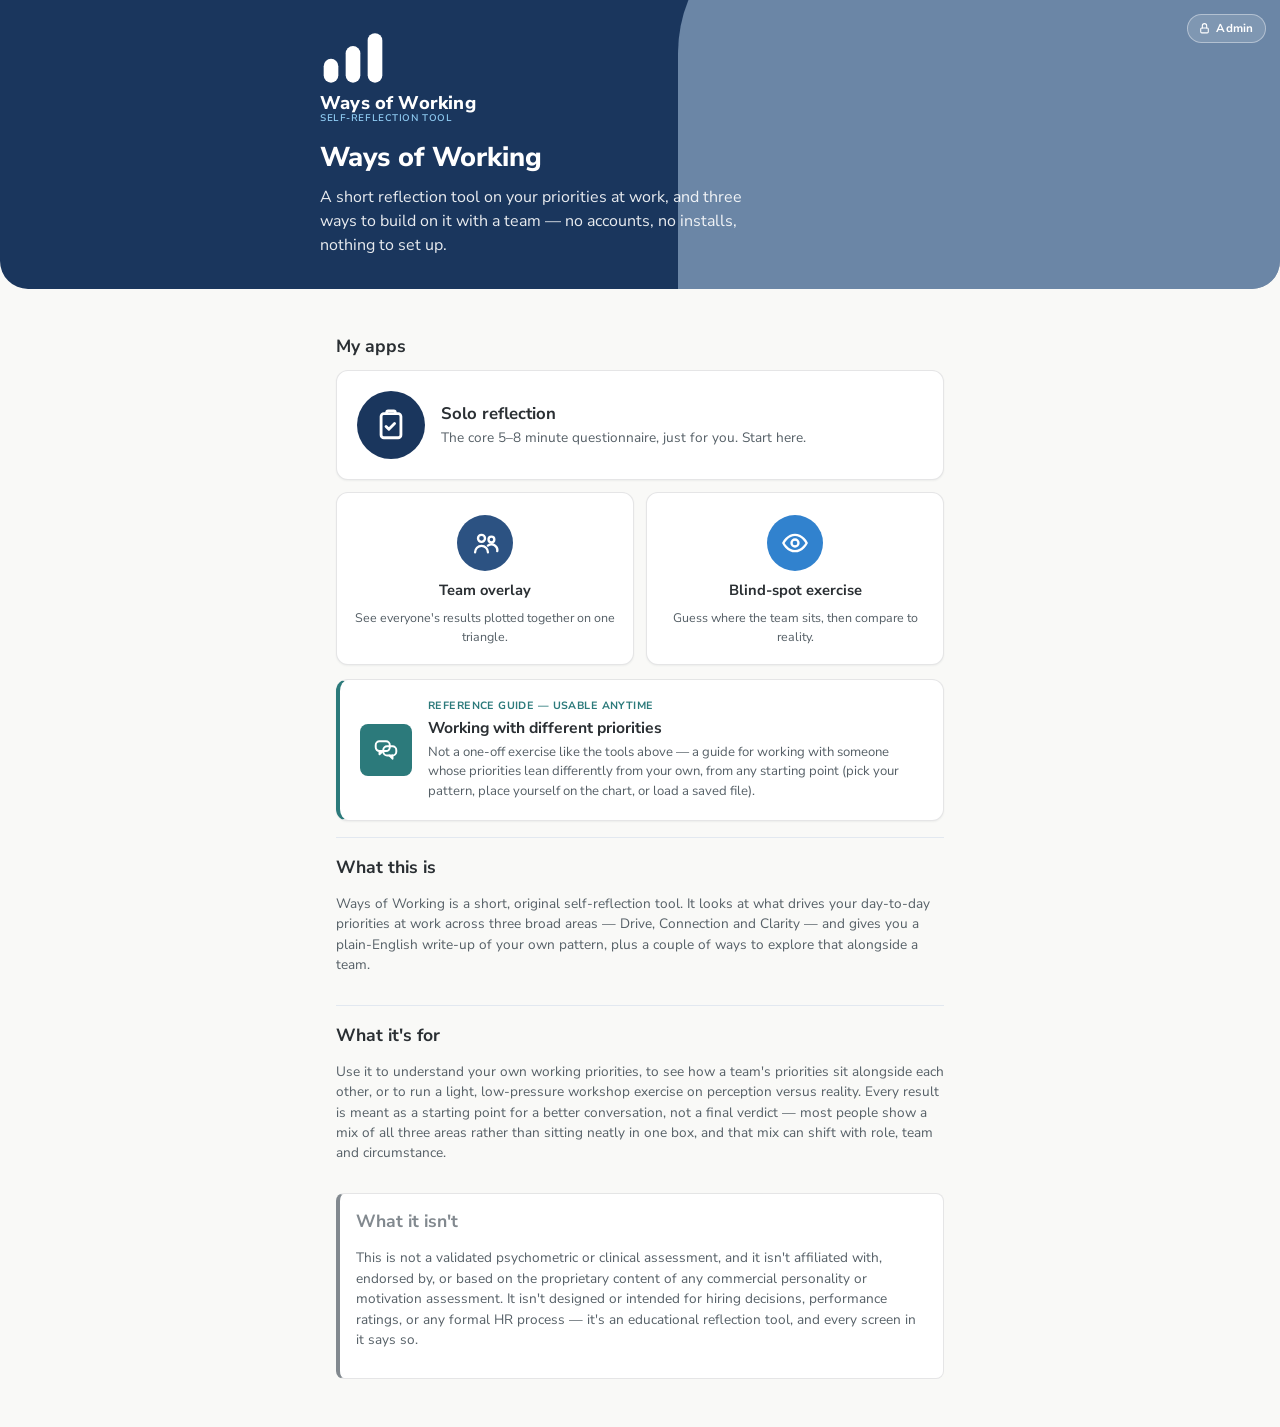
==== index.html @ b59e38c0 "Debrand: remove ebi branding, neutral navy/blue standalone palette - Replace ebi/"evidence based inv" ====
<!doctype html>
<html lang="en">
<head>
  <meta charset="utf-8" />
  <meta name="viewport" content="width=device-width, initial-scale=1, viewport-fit=cover" />
  <title>Ways of Working — home</title>
  <link rel="icon" type="image/svg+xml" href="data:image/svg+xml,%3Csvg xmlns='http://www.w3.org/2000/svg' viewBox='0 0 72 64'%3E%3Crect x='4' y='38' width='16' height='26' rx='8' fill='%238f72b1'/%3E%3Crect x='28' y='24' width='16' height='40' rx='8' fill='%238f72b1'/%3E%3Crect x='52' y='10' width='16' height='54' rx='8' fill='%2393c467'/%3E%3C/svg%3E" />
  <link rel="preconnect" href="https://fonts.googleapis.com" />
  <link rel="preconnect" href="https://fonts.gstatic.com" crossorigin />
  <link
    href="https://fonts.googleapis.com/css2?family=Nunito+Sans:ital,wght@0,400;0,600;0,700;0,800;0,900;1,400&display=swap"
    rel="stylesheet"
  />
  <link rel="stylesheet" href="css/styles.css" />
</head>
<body>
  <div class="mvs-hero-band">
    <div class="mvs-hero-shape" aria-hidden="true"></div>
    <a href="#" id="home-admin-link" class="mvs-hero-admin-link">
      <svg viewBox="0 0 24 24" width="13" height="13" fill="none" stroke="currentColor" stroke-width="2" stroke-linecap="round" stroke-linejoin="round" aria-hidden="true">
        <rect x="5" y="11" width="14" height="9" rx="2" />
        <path d="M8 11V7a4 4 0 0 1 8 0v4" />
      </svg>
      <span id="home-admin-link-label"></span>
    </a>
    <div class="mvs-hero-content">
      <svg class="mvs-hero-logo" viewBox="0 0 72 64" xmlns="http://www.w3.org/2000/svg" role="img" aria-label="Ways of Working logo">
        <rect class="mvs-brand-mark-bar" x="4" y="38" width="16" height="26" rx="8" />
        <rect class="mvs-brand-mark-bar" x="28" y="24" width="16" height="40" rx="8" />
        <rect class="mvs-brand-mark-bar mvs-brand-mark-bar--accent" x="52" y="10" width="16" height="54" rx="8" />
      </svg>
      <div class="mvs-hero-word"><strong>Ways of Working</strong><span>self-reflection tool</span></div>
      <h1 class="mvs-hero-title" id="home-hero-title"></h1>
      <p class="mvs-hero-lead" id="home-hero-lead"></p>
    </div>
  </div>
  <main id="home-app" class="mvs-app"></main>

  <script src="js/content.js"></script>
  <script>
    (function () {
      // Simple inline glyphs — one per tool tile, white strokes on a
      // solid colour circle. Deliberately plain/geometric, drawn inline
      // rather than pulled from any external icon library.
      const ICONS = {
        reflection: `
          <svg viewBox="0 0 24 24" fill="none" stroke="#ffffff" stroke-width="2" stroke-linecap="round" stroke-linejoin="round">
            <rect x="5" y="4" width="14" height="17" rx="2" />
            <path d="M9 4V3a1 1 0 0 1 1-1h4a1 1 0 0 1 1 1v1" />
            <path d="M8.5 13l2 2 4-4" />
          </svg>`,
        guide: `
          <svg viewBox="0 0 24 24" fill="none" stroke="#ffffff" stroke-width="1.8" stroke-linecap="round" stroke-linejoin="round">
            <rect x="2.5" y="4" width="13" height="9" rx="3.5" />
            <path d="M6 13v3l3.2-3" />
            <rect x="9.5" y="8.5" width="12" height="8.5" rx="3.5" />
            <path d="M18 17v3l-3-3" />
          </svg>`,
        team: `
          <svg viewBox="0 0 24 24" fill="none" stroke="#ffffff" stroke-width="2" stroke-linecap="round" stroke-linejoin="round">
            <circle cx="9" cy="8" r="3" />
            <path d="M3.5 20a5.5 5.5 0 0 1 11 0" />
            <circle cx="17.5" cy="9" r="2.5" />
            <path d="M14.5 14.2a5 5 0 0 1 8 4.8" />
          </svg>`,
        blindspot: `
          <svg viewBox="0 0 24 24" fill="none" stroke="#ffffff" stroke-width="2" stroke-linecap="round" stroke-linejoin="round">
            <path d="M2 12s3.5-7 10-7 10 7 10 7-3.5 7-10 7-10-7-10-7Z" />
            <circle cx="12" cy="12" r="3" />
          </svg>`,
      };

      const c = CONTENT.home;
      document.getElementById("home-hero-title").textContent = c.title;
      document.getElementById("home-hero-lead").textContent = c.intro;

      const adminLink = document.getElementById("home-admin-link");
      adminLink.href = c.adminLinkHref;
      adminLink.title = c.adminLinkLabel;
      adminLink.setAttribute("aria-label", c.adminLinkLabel);
      document.getElementById("home-admin-link-label").textContent = c.adminLinkShort;

      const [featuredCard, ...restCards] = c.cards;

      const root = document.getElementById("home-app");
      root.innerHTML = `
        <div class="mvs-screen">
          <section class="mvs-section" style="border-top:none;padding-top:4px;">
            <h2 class="mvs-section-title">${c.cardsHeading}</h2>

            <a class="mvs-tool-tile mvs-tool-tile--featured mvs-tool-tile--${featuredCard.accent}" href="${featuredCard.href}">
              <span class="mvs-tool-icon">${ICONS[featuredCard.icon] || ""}</span>
              <span class="mvs-tool-featured-text">
                <h3>${featuredCard.title}</h3>
                <p>${featuredCard.body}</p>
              </span>
            </a>

            <div class="mvs-tool-grid">
              ${restCards
                .map(
                  (card) => `
                <a class="mvs-tool-tile mvs-tool-tile--${card.accent}" href="${card.href}">
                  <span class="mvs-tool-icon">${ICONS[card.icon] || ""}</span>
                  <h3>${card.title}</h3>
                  <p>${card.body}</p>
                </a>
              `
                )
                .join("")}
            </div>

            <a class="mvs-guide-banner" href="${c.guideCard.href}">
              <span class="mvs-guide-banner-icon">${ICONS[c.guideCard.icon] || ""}</span>
              <span class="mvs-guide-banner-text">
                <span class="mvs-guide-banner-tag">${c.guideCard.tag}</span>
                <h3>${c.guideCard.title}</h3>
                <p>${c.guideCard.body}</p>
              </span>
            </a>
          </section>

          <section class="mvs-section mvs-about-block">
            <h2 class="mvs-section-title">${c.whatHeading}</h2>
            <p class="mvs-note">${c.whatBody}</p>
          </section>

          <section class="mvs-section mvs-about-block">
            <h2 class="mvs-section-title">${c.useHeading}</h2>
            <p class="mvs-note">${c.useBody}</p>
          </section>

          <section class="mvs-section mvs-about-block mvs-about-block--not">
            <h2 class="mvs-section-title">${c.notHeading}</h2>
            <p class="mvs-note">${c.notBody}</p>
          </section>
        </div>
      `;
    })();
  </script>
</body>
</html>
---- css/styles.css ----
/* -------------------------------------------------------------------
   styles.css
   Mobile-first styles. CSS custom properties follow the role-based
   token approach from the dataviz palette (surface / ink / categorical
   slots), so light + dark mode only differ in the :root variable
   block below, never in component rules.
   ------------------------------------------------------------------- */

:root {
  --surface-page: #f9f9f7;
  --surface-card: #ffffff;
  --text-primary: #2a2f33; /* Primary text — neutral slate */
  --text-secondary: #555f66; /* Secondary text — neutral slate */
  --text-muted: #82898f;
  --border-hairline: rgba(42, 47, 51, 0.12);
  --gridline: #e2e8f0;

  --accent: #2c5282; /* Corporate blue — solid buttons (good contrast w/ white text) */
  --accent-soft: #2b6cb0; /* Brighter blue — borders, links, progress fill */
  --accent-light: #bcd6ef; /* Light blue — subtle tints, hover backgrounds */
  --accent-deep: #1a365d; /* Deep navy — bold brand panels (e.g. the home page hero band), always paired with light/white text */
  --accent-contrast: #ffffff;
  --brand-secondary: #3182ce; /* Secondary blue accent (logo tall bar, taglines, gradient) */

  /* Tool-tile icon colours — a neutral navy→blue ramp (deep → medium →
     bright) for the three solo/team/blind-spot tools, ranked darkest-first
     to match their order of prominence on the home page, plus a teal for
     the communication guide, which is deliberately styled apart from the
     other three. Fixed hex values rather than var(--accent-soft) etc. on
     purpose: those tokens shift slightly in dark mode for on-page
     text/link contrast, but these sit inside solid colour circles and
     should stay constant in both themes. */
  --tool-reflection: #1a365d; /* Deep navy — the featured/primary tool */
  --tool-team: #2c5282; /* Corporate blue */
  --tool-blindspot: #3182ce; /* Bright blue */
  --tool-guide: #2c7a7b; /* Teal, for contrast with the white icon strokes and to set the guide apart */

  /* Chart series colours are a separate, deliberately validated system
     (contrast + colour-vision-deficiency checked for the Drive /
     Connection / Clarity charts) — kept independent of the brand accent
     colours above so the data encoding stays legible. Amber / purple /
     teal: a triad chosen so each pair differs in both hue and lightness
     (rather than relying on hue alone), which keeps them distinguishable
     under the common forms of colour-vision deficiency, and confirmed
     >=4.5:1 contrast against white (light values) and the app's dark
     surface (dark values) — see README.md for the checked figures. */
  --series-drive: #8a5300;
  --series-connection: #6b3fa0;
  --series-clarity: #0f7a6c;

  --radius-md: 12px;
  --radius-sm: 8px;
  --max-width: 640px;
}

@media (prefers-color-scheme: dark) {
  :root {
    --surface-page: #14181d;
    --surface-card: #1e242c;
    --text-primary: #ffffff;
    --text-secondary: #cbd3dc;
    --text-muted: #97a0aa;
    --border-hairline: rgba(255, 255, 255, 0.12);
    --gridline: #2a303a;

    --accent: #2c5282;
    --accent-soft: #7fb0e0;
    --accent-light: #3a5570;
    --accent-deep: #1a365d;
    --accent-contrast: #ffffff;
    --brand-secondary: #63b3ed;

    --series-drive: #e3a640;
    --series-connection: #c4a3ec;
    --series-clarity: #4fd1c5;
  }
}

* {
  box-sizing: border-box;
}

html,
body {
  margin: 0;
  padding: 0;
}

body {
  font-family: "Nunito Sans", system-ui, -apple-system, "Segoe UI", Calibri, sans-serif;
  background: var(--surface-page);
  color: var(--text-primary);
  line-height: 1.5;
  -webkit-font-smoothing: antialiased;
}

.mvs-app {
  max-width: var(--max-width);
  margin: 0 auto;
  padding: 20px 16px 48px;
  min-height: 100vh;
}

/* Brand header (logo + wordmark) ------------------------------------------- */

.mvs-brand-header {
  max-width: var(--max-width);
  margin: 0 auto;
  padding: 20px 16px 14px;
  border-bottom: 3px solid;
  border-image: linear-gradient(90deg, var(--accent-soft), var(--brand-secondary)) 1;
}

/* The logo + wordmark are a link back to the home page on every screen
   except the home page itself — reproduces the same flex layout the
   header used to apply directly, now on the link that wraps it. */
.mvs-brand-link {
  display: flex;
  align-items: center;
  gap: 10px;
  text-decoration: none;
  color: inherit;
  width: fit-content;
  transition: opacity 0.15s ease;
}

.mvs-brand-link:hover,
.mvs-brand-link:focus-visible {
  opacity: 0.72;
}

.mvs-brand-header .mvs-brand-mark {
  width: 27px;
  height: auto;
  flex-shrink: 0;
}

/* The logo mark itself: three simple ascending, pill-ended bars — a
   plain, original growth/analytics glyph, chosen deliberately for how
   cleanly it reduces: no fine detail, crossing lines or overlapping
   shapes to lose at a 27px header size. The two shorter bars pick up the
   same blue as the wordmark next to them; the tallest bar uses the
   secondary blue that matches the tagline underneath it, so the icon and
   the wordmark read as one deliberately co-ordinated unit rather than two
   separately coloured elements sitting side by side. */
.mvs-brand-mark-bar {
  fill: var(--accent-soft);
}

.mvs-brand-mark-bar--accent {
  fill: var(--brand-secondary);
}

/* On the home page's dark hero band the mark is always white,
   regardless of the app's light/dark theme — the same "fixed tone on a
   fixed-colour surface" approach already used for the hero band's other
   text (see .mvs-hero-word/.mvs-hero-title below), since that panel
   never itself changes colour between themes. */
.mvs-hero-logo .mvs-brand-mark-bar {
  fill: #ffffff;
}

.mvs-brand-header .mvs-brand-word {
  display: flex;
  flex-direction: column;
  line-height: 1.1;
}

.mvs-brand-header .mvs-brand-word strong {
  font-size: 1.15rem;
  font-weight: 800;
  color: var(--accent-soft);
  letter-spacing: 0.01em;
}

.mvs-brand-header .mvs-brand-word span {
  font-size: 0.6rem;
  font-weight: 600;
  text-transform: uppercase;
  letter-spacing: 0.06em;
  color: var(--brand-secondary);
}

/* Home hero band ------------------------------------------------------
   A bold deep-navy panel with a lighter blue rounded-corner shape
   overlapping it, white logo lockup on top. Used only on the home page —
   the "cover" of this little app — while every working screen inside
   keeps a plain, functional header for readability and print. ---------- */

.mvs-hero-band {
  position: relative;
  overflow: hidden;
  background: var(--accent-deep);
  border-radius: 0 0 28px 28px;
  padding: 24px 16px 32px;
}

.mvs-hero-shape {
  position: absolute;
  top: -30%;
  right: -18%;
  width: 65%;
  height: 160%;
  background: var(--accent-light);
  opacity: 0.5;
  border-radius: 140px 0 0 0;
  pointer-events: none;
}

.mvs-hero-content {
  position: relative;
  max-width: var(--max-width);
  margin: 0 auto;
}

.mvs-hero-logo {
  width: 66px;
  height: auto;
  display: block;
  margin-bottom: 10px;
}

.mvs-hero-word {
  display: flex;
  flex-direction: column;
  line-height: 1.1;
  margin-bottom: 18px;
}

.mvs-hero-word strong {
  font-size: 1.15rem;
  font-weight: 800;
  color: #ffffff;
  letter-spacing: 0.01em;
}

.mvs-hero-word span {
  font-size: 0.6rem;
  font-weight: 600;
  text-transform: uppercase;
  letter-spacing: 0.06em;
  /* Fixed light blue — the hero band is always the dark navy panel in
     both themes, so this tagline needs a light tone to stay legible on it
     (the on-white/on-card --brand-secondary tone would be too dark here). */
  color: #90cdf4;
}

.mvs-hero-eyebrow {
  text-transform: uppercase;
  letter-spacing: 0.08em;
  font-size: 0.72rem;
  font-weight: 700;
  color: rgba(255, 255, 255, 0.75);
  margin: 0 0 6px 0;
}

.mvs-hero-title {
  color: #ffffff;
  font-size: 1.7rem;
  font-weight: 800;
  margin: 0 0 10px 0;
}

.mvs-hero-lead {
  color: rgba(255, 255, 255, 0.9);
  font-size: 1rem;
  margin: 0;
  max-width: 46ch;
}

/* Admin entry point — a small, deliberately low-key pill in the top
   corner of the hero band, not a main tile. It's still only a soft
   deterrent (see CONTENT.admin's notes in content.js), so this is about
   tidy placement, not implying real access control. */
.mvs-hero-admin-link {
  position: absolute;
  top: 14px;
  right: 14px;
  z-index: 2;
  display: inline-flex;
  align-items: center;
  gap: 5px;
  padding: 5px 12px 5px 10px;
  border-radius: 999px;
  background: rgba(255, 255, 255, 0.14);
  border: 1px solid rgba(255, 255, 255, 0.4);
  color: #ffffff;
  font-size: 0.72rem;
  font-weight: 700;
  letter-spacing: 0.01em;
  text-decoration: none;
  transition: background 0.15s ease, border-color 0.15s ease;
}

.mvs-hero-admin-link:hover {
  background: rgba(255, 255, 255, 0.26);
  border-color: rgba(255, 255, 255, 0.6);
}

.mvs-screen {
  display: flex;
  flex-direction: column;
  gap: 16px;
  animation: mvs-fade-in 0.2s ease-out;
}

@keyframes mvs-fade-in {
  from {
    opacity: 0;
    transform: translateY(4px);
  }
  to {
    opacity: 1;
    transform: translateY(0);
  }
}

h1 {
  font-size: 1.5rem;
  line-height: 1.25;
  margin: 0;
  color: var(--accent-soft);
  font-weight: 800;
}

h2 {
  font-size: 1.1rem;
  margin: 0;
}

.mvs-eyebrow {
  text-transform: uppercase;
  letter-spacing: 0.08em;
  font-size: 0.72rem;
  font-weight: 600;
  color: var(--text-muted);
  margin: 0;
}

.mvs-lead {
  color: var(--text-secondary);
  margin: 0;
  font-size: 1rem;
}

.mvs-meta-line {
  color: var(--text-muted);
  font-size: 0.85rem;
  margin: 0;
}

/* Any inline text link inside ordinary copy (e.g. "Looking for the team
   overlay or blind-spot exercise instead?") should read as part of this
   app's own brand palette, not the browser's default link colours, which
   clash against the app's blue theme everywhere else on the page. */
.mvs-meta-line a {
  color: var(--accent-soft);
  font-weight: 700;
}

.mvs-meta-line a:visited {
  color: var(--accent-soft);
}

.mvs-callout {
  background: var(--surface-card);
  border: 1px solid var(--border-hairline);
  border-left: 4px solid var(--accent-soft);
  border-radius: var(--radius-sm);
  padding: 14px 16px;
}

.mvs-callout p {
  margin: 0;
  color: var(--text-secondary);
  font-size: 0.9rem;
}

/* Quick-reference tags (overuse arrows, comms focus/avoid) ----------- */

.mvs-arrow-row {
  display: flex;
  flex-wrap: wrap;
  gap: 8px;
}

.mvs-arrow-tag {
  display: inline-block;
  background: var(--surface-card);
  border: 1px solid var(--border-hairline);
  border-radius: 999px;
  padding: 6px 14px;
  font-size: 0.85rem;
  color: var(--text-secondary);
}

.mvs-arrow-tag strong {
  color: var(--text-primary);
}

.mvs-quick-reference {
  background: var(--surface-card);
  border: 1px solid var(--border-hairline);
  border-left: 4px solid var(--brand-secondary);
  border-radius: var(--radius-sm);
  padding: 14px 16px;
}

.mvs-quick-reference p {
  margin: 0 0 6px 0;
  color: var(--text-secondary);
  font-size: 0.9rem;
}

.mvs-quick-reference p:last-child {
  margin-bottom: 0;
}

/* Team takeaways (team overlay auto-generated observations) --------- */

.mvs-analysis-list li {
  color: var(--text-secondary);
}

/* Horizontal-scroll wrapper for wide tables (submissions table on both
   admin.html and the team overlay's roster) — lets the table itself stay
   readable-width instead of squeezing to fit a narrow screen. */
.mvs-matrix-scroll {
  overflow-x: auto;
}

/* Submissions / roster table (admin "all submissions" and the team
   overlay's "who's in the room" roster share this one style) --------- */

.mvs-submissions-table {
  width: 100%;
  min-width: 640px;
  border-collapse: collapse;
}

.mvs-submissions-table th,
.mvs-submissions-table td {
  border: 1px solid var(--border-hairline);
  padding: 8px 10px;
  text-align: left;
  font-size: 0.85rem;
}

.mvs-submissions-table th {
  background: var(--surface-card);
  color: var(--text-primary);
  font-size: 0.78rem;
}

.mvs-submissions-table tbody tr:nth-child(even) {
  background: var(--surface-card);
}

/* "Working with different results" guide (solo results page) -------- */

.mvs-wwd-grid {
  display: grid;
  grid-template-columns: 1fr;
  gap: 12px;
}

@media (min-width: 560px) {
  .mvs-wwd-grid {
    grid-template-columns: 1fr 1fr;
  }
}

.mvs-wwd-card {
  background: var(--surface-card);
  border: 1px solid var(--border-hairline);
  border-radius: var(--radius-md);
  padding: 14px 16px;
}

.mvs-wwd-swatch {
  width: 100%;
  height: 5px;
  border-radius: 999px;
  margin-bottom: 10px;
}

.mvs-wwd-swatch--drive {
  background: var(--series-drive);
}
.mvs-wwd-swatch--connection {
  background: var(--series-connection);
}
.mvs-wwd-swatch--clarity {
  background: var(--series-clarity);
}
.mvs-wwd-swatch--drive_connection {
  background: linear-gradient(90deg, var(--series-drive), var(--series-connection));
}
.mvs-wwd-swatch--drive_clarity {
  background: linear-gradient(90deg, var(--series-drive), var(--series-clarity));
}
.mvs-wwd-swatch--connection_clarity {
  background: linear-gradient(90deg, var(--series-connection), var(--series-clarity));
}
.mvs-wwd-swatch--balanced {
  background: linear-gradient(90deg, var(--series-drive), var(--series-connection), var(--series-clarity));
}

.mvs-wwd-card h3 {
  margin: 0 0 4px 0;
  font-size: 0.98rem;
}

.mvs-wwd-tagline {
  margin: 0 0 8px 0;
  font-size: 0.85rem;
  font-style: italic;
  color: var(--text-muted);
}

.mvs-wwd-card .mvs-list {
  margin: 0;
  font-size: 0.87rem;
}

/* Communication guide ("Working with other colours") ---------------- */

.mvs-method-block {
  background: var(--surface-card);
  border: 1px solid var(--border-hairline);
  border-radius: var(--radius-md);
  padding: 16px;
  margin-bottom: 14px;
}

.mvs-method-block:last-child {
  margin-bottom: 0;
}

.mvs-method-block h3 {
  margin: 0 0 4px 0;
  font-size: 1rem;
  color: var(--accent-soft);
}

.mvs-type-grid {
  display: flex;
  flex-direction: column;
  gap: 8px;
  margin-top: 10px;
}

@media (min-width: 560px) {
  .mvs-type-grid {
    display: grid;
    grid-template-columns: 1fr 1fr;
  }
}

.mvs-type-btn {
  display: flex;
  flex-direction: column;
  align-items: flex-start;
  gap: 4px;
  text-align: left;
  background: var(--surface-page);
  border: 1px solid var(--border-hairline);
  border-radius: var(--radius-sm);
  padding: 10px 12px;
  font-family: inherit;
  cursor: pointer;
  transition: border-color 0.15s ease;
}

.mvs-type-btn:hover {
  border-color: var(--accent-soft);
}

.mvs-type-btn .mvs-wwd-swatch {
  width: 100%;
}

.mvs-type-btn-label {
  font-weight: 700;
  font-size: 0.92rem;
  color: var(--text-primary);
}

.mvs-type-btn-tagline {
  font-size: 0.8rem;
  color: var(--text-secondary);
}

.mvs-commguide-field-label {
  margin: 10px 0 2px 0;
  font-size: 0.7rem;
  font-weight: 700;
  text-transform: uppercase;
  letter-spacing: 0.04em;
  color: var(--text-muted);
}

.mvs-commguide-card .mvs-commguide-field-label:first-of-type {
  margin-top: 4px;
}

.mvs-commguide-text {
  margin: 0;
  font-size: 0.87rem;
  color: var(--text-secondary);
}

.mvs-commguide-reminder {
  margin: 12px 0 0 0;
  padding-top: 10px;
  border-top: 1px dashed var(--border-hairline);
  font-size: 0.87rem;
  font-style: italic;
  color: var(--text-primary);
}

/* Buttons ----------------------------------------------------------- */

.mvs-btn {
  appearance: none;
  border: none;
  border-radius: 999px;
  padding: 14px 22px;
  font-size: 1rem;
  font-weight: 600;
  cursor: pointer;
  min-height: 48px;
  transition: opacity 0.15s ease, transform 0.05s ease;
}

.mvs-btn:active {
  transform: scale(0.98);
}

.mvs-btn:disabled {
  opacity: 0.45;
  cursor: not-allowed;
}

.mvs-btn--primary {
  background: var(--accent);
  color: var(--accent-contrast);
}

.mvs-btn--primary:hover:not(:disabled) {
  opacity: 0.92;
}

.mvs-btn--ghost {
  background: transparent;
  color: var(--text-primary);
  border: 1px solid var(--border-hairline);
}

.mvs-btn--small {
  padding: 6px 14px;
  min-height: 32px;
  font-size: 0.85rem;
}

.mvs-btn--danger {
  color: #b3261e;
  border-color: #b3261e;
}

.mvs-btn-row {
  display: flex;
  flex-direction: column;
  gap: 10px;
}

@media (min-width: 480px) {
  .mvs-btn-row {
    flex-direction: row;
  }
  .mvs-btn-row .mvs-btn {
    flex: 1;
  }
}

/* Forms / checkboxes -------------------------------------------------- */

.mvs-checkbox-row {
  display: flex;
  align-items: flex-start;
  gap: 10px;
  font-size: 0.9rem;
  color: var(--text-secondary);
  cursor: pointer;
}

.mvs-checkbox-row input[type="checkbox"] {
  margin-top: 3px;
  width: 18px;
  height: 18px;
  flex-shrink: 0;
  accent-color: var(--accent);
}

.mvs-field-label {
  display: block;
  font-size: 0.85rem;
  font-weight: 600;
  margin-bottom: 6px;
}

.mvs-text-input {
  width: 100%;
  padding: 12px 14px;
  font-size: 1rem;
  border-radius: var(--radius-sm);
  border: 1px solid var(--border-hairline);
  background: var(--surface-card);
  color: var(--text-primary);
  margin-bottom: 14px;
}

.mvs-text-input:focus-visible {
  outline: 2px solid var(--accent);
  outline-offset: 1px;
}

.mvs-note {
  font-size: 0.85rem;
  color: var(--text-secondary);
}

#mvs-name-form {
  display: flex;
  flex-direction: column;
  gap: 12px;
}

/* Lists --------------------------------------------------------------- */

.mvs-list {
  margin: 0;
  padding-left: 20px;
  color: var(--text-secondary);
  display: flex;
  flex-direction: column;
  gap: 8px;
}

.mvs-list li {
  font-size: 0.95rem;
}

/* Progress bar ---------------------------------------------------------- */

.mvs-progress-wrap {
  display: flex;
  flex-direction: column;
  gap: 6px;
}

.mvs-progress-track {
  height: 6px;
  background: var(--gridline);
  border-radius: 999px;
  overflow: hidden;
}

.mvs-progress-fill {
  height: 100%;
  background: var(--accent-soft);
  border-radius: 999px;
  transition: width 0.25s ease;
}

.mvs-progress-label {
  margin: 0;
  font-size: 0.8rem;
  color: var(--text-muted);
}

/* Question options ------------------------------------------------------ */

.mvs-question-prompt {
  font-size: 1.15rem;
  line-height: 1.35;
}

.mvs-options {
  display: flex;
  flex-direction: column;
  gap: 10px;
}

.mvs-option-btn {
  display: flex;
  align-items: flex-start;
  gap: 12px;
  text-align: left;
  width: 100%;
  padding: 14px;
  border-radius: var(--radius-md);
  border: 1px solid var(--border-hairline);
  background: var(--surface-card);
  color: var(--text-primary);
  font-size: 0.98rem;
  cursor: pointer;
  min-height: 56px;
  transition: border-color 0.15s ease, background 0.15s ease;
}

.mvs-option-btn:hover {
  border-color: var(--accent-soft);
}

.mvs-option-btn:active {
  background: var(--gridline);
}

.mvs-option-letter {
  flex-shrink: 0;
  width: 26px;
  height: 26px;
  border-radius: 50%;
  border: 1px solid var(--border-hairline);
  display: flex;
  align-items: center;
  justify-content: center;
  font-size: 0.8rem;
  font-weight: 700;
  color: var(--text-muted);
}

.mvs-option-text {
  padding-top: 3px;
}

/* Pressure Profile: ranked-choice options -------------------------------- */

@keyframes mvsFadeInUp {
  from {
    opacity: 0;
    transform: translateY(6px);
  }
  to {
    opacity: 1;
    transform: translateY(0);
  }
}

@keyframes mvsBadgePop {
  from {
    opacity: 0;
    transform: scale(0.8);
  }
  to {
    opacity: 1;
    transform: scale(1);
  }
}

/* Whole question card fades/slides in on every question change — the
   same DOM gets fully rebuilt each time (no framework diffing here), so
   without this the switch between questions reads as an abrupt "jump"
   rather than a step forward. */
.mvs-screen--pressure-question {
  animation: mvsFadeInUp 0.25s ease both;
}

.mvs-pressure-options {
  display: flex;
  flex-direction: column;
  gap: 10px;
}

.mvs-pressure-option-btn {
  display: flex;
  flex-direction: column;
  align-items: flex-start;
  text-align: left;
  width: 100%;
  padding: 14px;
  border-radius: var(--radius-md);
  border: 1px solid var(--border-hairline);
  background: var(--surface-card);
  color: var(--text-primary);
  font-size: 0.98rem;
  cursor: pointer;
  min-height: 56px;
  transition: border-color 0.2s ease, background 0.2s ease, opacity 0.2s ease;
}

.mvs-pressure-option-btn:hover:not(:disabled) {
  border-color: var(--accent-soft);
}

.mvs-pressure-option-btn:disabled {
  cursor: default;
}

.mvs-pressure-option-btn--ranked {
  border-color: var(--accent);
  background: var(--surface-card);
  opacity: 0.85;
}

/* Always present, whether or not this option is currently ranked, at a
   fixed height -- so dropping a badge into it never changes the button's
   own height (which used to shove every button below it down the page
   the instant you tapped one). See applyRankState() in pressure.js. */
.mvs-pressure-rank-badge-slot {
  display: flex;
  align-items: center;
  min-height: 24px;
  margin-bottom: 2px;
}

.mvs-pressure-rank-badge {
  flex-shrink: 0;
  padding: 3px 10px;
  border-radius: 999px;
  background: var(--accent);
  color: var(--accent-contrast);
  font-size: 0.72rem;
  font-weight: 700;
  white-space: nowrap;
  animation: mvsBadgePop 0.2s ease both;
}

/* The third response completes itself once the other two are ranked —
   a small delay before it pops in (rather than appearing in the exact
   same instant as the 2nd tap) reads as "the system just filled this
   in" rather than an unexplained double-change happening at once. */
.mvs-pressure-rank-badge--auto {
  animation-delay: 0.15s;
}

.mvs-pressure-offer {
  background: var(--surface-card);
  border: 1px solid var(--border-hairline);
  border-left: 4px solid var(--accent);
  border-radius: var(--radius-md);
  padding: 18px 16px;
  margin: 20px 0;
}

.mvs-pressure-offer-eyebrow {
  margin: 0 0 4px;
  font-size: 0.72rem;
  font-weight: 700;
  text-transform: uppercase;
  letter-spacing: 0.06em;
  color: var(--accent);
}

.mvs-pressure-offer-skip {
  color: var(--text-muted);
}

/* Results ---------------------------------------------------------------- */

.mvs-result-summary-grid {
  display: grid;
  grid-template-columns: 1fr 1fr;
  gap: 10px;
}

.mvs-result-summary-card {
  background: var(--surface-card);
  border: 1px solid var(--border-hairline);
  border-radius: var(--radius-md);
  padding: 12px 14px;
}

.mvs-result-summary-card--wide {
  grid-column: 1 / -1;
}

.mvs-summary-label {
  margin: 0 0 4px;
  font-size: 0.72rem;
  text-transform: uppercase;
  letter-spacing: 0.06em;
  color: var(--text-muted);
}

.mvs-summary-value {
  margin: 0;
  font-size: 1.05rem;
  font-weight: 700;
}

.mvs-section {
  border-top: 1px solid var(--gridline);
  padding-top: 16px;
}

.mvs-section-title {
  margin-bottom: 10px;
}

/* Smaller heading for a sub-part of a section (e.g. "How the group
   breaks down" / "Who's in the room" within the team overlay's
   takeaways) — a step down from .mvs-section-title, not a new top-level
   section of its own. */
.mvs-subheading {
  font-size: 0.92rem;
  font-weight: 700;
  color: var(--text-primary);
  margin: 18px 0 8px;
}

.mvs-interpretation {
  font-size: 1rem;
  color: var(--text-primary);
  margin: 0;
}

.mvs-footer-note {
  font-size: 0.8rem;
  color: var(--text-muted);
  font-style: italic;
}

.mvs-btn-row--results {
  margin-top: 4px;
}

/* Chart ------------------------------------------------------------------- */

.mvs-triangle-wrap {
  display: flex;
  justify-content: center;
  margin-bottom: 18px;
}

.mvs-triangle {
  width: 100%;
  max-width: 320px;
  height: auto;
}

/* The triangle's fill now comes from the colour wash drawn in chart.js
   (drawTriangleColorWash) — this is stroke-only, an outer border for
   the wash rather than its background. */
.mvs-triangle-outline {
  fill: none;
  stroke: rgba(20, 16, 24, 0.35);
  stroke-width: 1.5;
}

/* Fixed, theme-independent tones (not var(--gridline)/var(--text-muted))
   because these sit on top of the colour wash, which is itself always
   light regardless of the app's light/dark theme — see the comment on
   drawTriangleColorWash in chart.js. */
.mvs-triangle-guide {
  fill: none;
  stroke: rgba(255, 255, 255, 0.65);
  stroke-width: 1;
  stroke-dasharray: 3 3;
}

.mvs-triangle-vertex-label {
  font-size: 11px;
  font-weight: 700;
  fill: var(--text-primary);
}

.mvs-triangle-connector {
  stroke: rgba(20, 16, 24, 0.45);
  stroke-width: 1;
  stroke-dasharray: 2 3;
  opacity: 0.8;
}

.mvs-triangle-marker-ring {
  fill: #ffffff;
  stroke: var(--accent);
  stroke-width: 2.5;
}

/* Horizontal score bars — the primary single-person results chart.
   One bar per dimension (not a single stacked 100% bar), each showing
   its own percentage independently, so all three scores are directly
   comparable at a glance without needing a triangle/geometric layout. */
.mvs-scorebars {
  display: flex;
  flex-direction: column;
  gap: 14px;
  margin-bottom: 18px;
}

.mvs-scorebar-row {
  display: flex;
  align-items: center;
  gap: 10px;
}

.mvs-scorebar-label {
  flex: 0 0 108px;
  font-size: 0.88rem;
  font-weight: 700;
  color: var(--text-primary);
}

.mvs-scorebar-track {
  flex: 1 1 auto;
  height: 18px;
  border-radius: 999px;
  background: var(--gridline);
  border: 1px solid var(--border-hairline);
  overflow: hidden;
}

.mvs-scorebar-fill {
  height: 100%;
  border-radius: 999px;
  transition: width 0.25s ease;
}

.mvs-scorebar-value {
  flex: 0 0 46px;
  text-align: right;
  font-size: 0.88rem;
  font-weight: 700;
  color: var(--text-secondary);
}

.mvs-legend {
  display: flex;
  flex-wrap: wrap;
  gap: 12px;
}

.mvs-legend-item {
  display: flex;
  align-items: center;
  gap: 6px;
  font-size: 0.85rem;
  color: var(--text-secondary);
}

.mvs-legend-swatch {
  width: 12px;
  height: 12px;
  border-radius: 3px;
  flex-shrink: 0;
}

/* Wider screens ------------------------------------------------------------- */

@media (min-width: 720px) {
  .mvs-app {
    padding-top: 40px;
  }
  h1 {
    font-size: 1.9rem;
  }
}

/* Overlay chart (many people on one triangle) --------------------------------- */

.mvs-triangle--overlay {
  max-width: 340px;
}

/* Fixed tones from here down (not var(--surface-card)/var(--text-primary)
   etc.): these markers and labels sit over the colour wash, which is
   always light regardless of the app's theme, so a dark-mode "white on
   white background" pairing has to be avoided deliberately. */
.mvs-overlay-marker {
  fill: #ffffff;
  stroke: #14101a;
  stroke-width: 2;
}

.mvs-overlay-marker-label {
  font-size: 9px;
  font-weight: 700;
  fill: #14101a;
}

.mvs-overlay-average-ring {
  fill: none;
  stroke: var(--accent);
  stroke-width: 2.5;
  stroke-dasharray: 4 3;
}

.mvs-overlay-average-label {
  font-size: 9px;
  font-weight: 600;
  fill: rgba(20, 16, 26, 0.75);
}

.mvs-overlay-marker--guess {
  fill: #ffffff;
  stroke: rgba(20, 16, 26, 0.6);
  stroke-width: 1.5;
  stroke-dasharray: 2 2;
}

.mvs-perception-actual-ring {
  fill: none;
  stroke: #14101a;
  stroke-width: 3;
}

/* Single-person results chart — one marker on the triangle. Fixed tones
   (not var(--text-*)) for the same reason as the overlay markers above:
   it sits on the colour wash, which is always light regardless of theme. */
.mvs-triangle--results {
  max-width: 300px;
}

.mvs-results-marker-ring {
  fill: none;
  stroke: #14101a;
  stroke-width: 3;
}

.mvs-results-marker-dot {
  fill: #0b0b0b;
}

/* Priority Shift chart — both the Everyday Priorities position and the
   Priorities Under Pressure position plotted on the same triangle,
   joined by a plain connecting line (deliberately no arrowhead, so the
   line alone doesn't read as "escalation"), and distinguished by marker
   shape (solid circle vs. outlined diamond) as well as position — never
   by colour alone. */
.mvs-triangle--shift {
  max-width: 300px;
}

.mvs-shift-connector-line {
  stroke: rgba(20, 16, 26, 0.55);
  stroke-width: 2;
}

.mvs-shift-marker--everyday {
  fill: #14101a;
}

.mvs-shift-marker--pressure {
  fill: #ffffff;
  stroke: #14101a;
  stroke-width: 2.5;
}

.mvs-shift-legend-swatch {
  width: 14px;
  height: 14px;
  flex-shrink: 0;
  background: #14101a;
  border-radius: 50%;
}

.mvs-shift-legend-swatch--everyday {
  border-radius: 50%;
}

.mvs-shift-legend-swatch--pressure {
  border-radius: 2px;
  transform: rotate(45deg);
  background: #ffffff;
  border: 2.5px solid #14101a;
  width: 10px;
  height: 10px;
}

.mvs-overlay-table {
  width: 100%;
  border-collapse: collapse;
  margin-top: 14px;
  font-size: 0.85rem;
}

.mvs-overlay-table th,
.mvs-overlay-table td {
  text-align: left;
  padding: 8px 6px;
  border-bottom: 1px solid var(--gridline);
  color: var(--text-secondary);
}

.mvs-overlay-table th {
  color: var(--text-muted);
  font-size: 0.72rem;
  text-transform: uppercase;
  letter-spacing: 0.04em;
}

.mvs-overlay-table-average-row td {
  color: var(--text-primary);
  font-weight: 600;
}

.mvs-overlay-table-badge {
  display: inline-block;
  min-width: 22px;
  text-align: center;
  border-radius: 999px;
  border: 1px solid var(--border-hairline);
  font-size: 0.7rem;
  font-weight: 700;
  padding: 1px 4px;
  margin-right: 4px;
}

/* Interactive triangle (guess input) ------------------------------------------- */

.mvs-triangle--interactive {
  touch-action: none;
  cursor: crosshair;
  max-width: 300px;
}

.mvs-triangle-marker-ring--interactive {
  stroke: var(--accent);
}

.mvs-triangle-hint {
  text-align: center;
  font-size: 0.8rem;
  color: var(--text-muted);
  margin: 8px 0 0;
}

/* File drop zone (team overlay / blind-spot file loading) ------------------------ */

.mvs-dropzone {
  display: flex;
  flex-direction: column;
  align-items: center;
  gap: 8px;
  text-align: center;
  border: 2px dashed var(--border-hairline);
  border-radius: var(--radius-md);
  padding: 24px 16px;
  transition: border-color 0.15s ease, background 0.15s ease;
}

.mvs-dropzone--active {
  border-color: var(--accent);
  background: var(--surface-card);
}

/* Home "about" blocks (what this is / what it's for / what it isn't) ---
   Section titles here deliberately stay the same plain dark colour as
   every .mvs-section-title elsewhere in the app (results, team, guide,
   admin, etc.) rather than a one-off accent tint, so the home page reads
   as part of the same system instead of a specially-decorated cover. --- */

.mvs-about-block--not {
  background: var(--surface-card);
  border: 1px solid var(--border-hairline);
  border-left: 4px solid var(--text-muted);
  border-radius: var(--radius-sm);
  padding: 14px 16px;
}

.mvs-about-block--not .mvs-section-title {
  margin: 0 0 6px 0;
  color: var(--text-muted);
}

/* Home hub — app-tile grid ------------------------------------------
   A clean icon-tile launcher pattern: a colour-coded icon circle, a
   short label, and a one-line hint, on a plain white card — rather than
   a vertical list of longer description cards. --------------- */

.mvs-tool-grid {
  display: grid;
  grid-template-columns: 1fr 1fr;
  gap: 12px;
}

@media (max-width: 400px) {
  .mvs-tool-grid {
    grid-template-columns: 1fr;
  }
}

.mvs-tool-tile {
  display: flex;
  flex-direction: column;
  align-items: center;
  text-align: center;
  gap: 8px;
  text-decoration: none;
  background: var(--surface-card);
  border: 1px solid var(--border-hairline);
  border-radius: var(--radius-md);
  padding: 22px 12px 18px;
  color: var(--text-primary);
  box-shadow: 0 1px 2px rgba(42, 47, 51, 0.06);
  transition: transform 0.15s ease, box-shadow 0.15s ease, border-color 0.15s ease;
}

.mvs-tool-tile:hover {
  transform: translateY(-2px);
  box-shadow: 0 8px 18px rgba(42, 47, 51, 0.14);
  border-color: var(--accent-soft);
}

.mvs-tool-icon {
  width: 56px;
  height: 56px;
  border-radius: 50%;
  display: flex;
  align-items: center;
  justify-content: center;
  flex-shrink: 0;
}

.mvs-tool-icon svg {
  width: 28px;
  height: 28px;
}

.mvs-tool-tile--reflection .mvs-tool-icon {
  background: var(--tool-reflection);
}
.mvs-tool-tile--team .mvs-tool-icon {
  background: var(--tool-team);
}
.mvs-tool-tile--blindspot .mvs-tool-icon {
  background: var(--tool-blindspot);
}

.mvs-tool-tile h3 {
  margin: 0;
  font-size: 0.92rem;
}

.mvs-tool-tile p {
  margin: 0;
  font-size: 0.78rem;
  color: var(--text-secondary);
}

/* Featured tile — solo reflection is the main, most-used tool, so it
   gets a full-width, larger, horizontal treatment above the smaller
   team/blind-spot pair rather than sitting as an equal-sized tile
   alongside them. */
.mvs-tool-tile--featured {
  flex-direction: row;
  text-align: left;
  justify-content: flex-start;
  gap: 16px;
  padding: 20px;
  margin-bottom: 12px;
}

.mvs-tool-tile--featured .mvs-tool-icon {
  width: 68px;
  height: 68px;
}

.mvs-tool-tile--featured .mvs-tool-icon svg {
  width: 34px;
  height: 34px;
}

.mvs-tool-featured-text h3 {
  font-size: 1.05rem;
  margin-bottom: 2px;
}

.mvs-tool-featured-text p {
  font-size: 0.85rem;
}

/* Guide banner — the communication guide is a different kind of thing
   (an anytime reference lookup, not a one-off workflow like the three
   tiles above), so it's deliberately styled apart from the tile grid:
   a full-width horizontal card, a rounded-square icon rather than a
   circle, a small tag label, and a teal accent instead of the navy→blue
   ramp used for the three tools above. */
.mvs-guide-banner {
  display: flex;
  align-items: center;
  gap: 16px;
  text-decoration: none;
  background: var(--surface-card);
  border: 1px solid var(--border-hairline);
  border-left: 4px solid var(--tool-guide);
  border-radius: var(--radius-md);
  padding: 18px 20px;
  margin-top: 14px;
  color: var(--text-primary);
  box-shadow: 0 1px 2px rgba(42, 47, 51, 0.06);
  transition: transform 0.15s ease, box-shadow 0.15s ease;
}

.mvs-guide-banner:hover {
  transform: translateY(-2px);
  box-shadow: 0 8px 18px rgba(42, 47, 51, 0.14);
}

.mvs-guide-banner-icon {
  width: 52px;
  height: 52px;
  border-radius: var(--radius-sm);
  background: var(--tool-guide);
  display: flex;
  align-items: center;
  justify-content: center;
  flex-shrink: 0;
}

.mvs-guide-banner-icon svg {
  width: 26px;
  height: 26px;
}

.mvs-guide-banner-tag {
  display: block;
  text-transform: uppercase;
  letter-spacing: 0.04em;
  font-size: 0.66rem;
  font-weight: 700;
  color: var(--tool-guide);
  margin-bottom: 3px;
}

.mvs-guide-banner-text h3 {
  margin: 0 0 2px 0;
  font-size: 0.98rem;
}

.mvs-guide-banner-text p {
  margin: 0;
  font-size: 0.82rem;
  color: var(--text-secondary);
}

@media (max-width: 480px) {
  .mvs-tool-tile--featured,
  .mvs-guide-banner {
    flex-direction: column;
    text-align: center;
    align-items: center;
  }
}

/* Team / guess forms -------------------------------------------------------------- */

.mvs-code-display {
  font-family: ui-monospace, SFMono-Regular, Menlo, monospace;
  font-size: 1.6rem;
  font-weight: 700;
  letter-spacing: 0.08em;
  background: var(--surface-card);
  border: 1px dashed var(--border-hairline);
  border-radius: var(--radius-md);
  padding: 14px;
  text-align: center;
}

.mvs-share-link {
  word-break: break-all;
  font-size: 0.85rem;
  background: var(--surface-card);
  border: 1px solid var(--border-hairline);
  border-radius: var(--radius-sm);
  padding: 10px 12px;
  color: var(--text-secondary);
}

.mvs-roster-list {
  display: flex;
  flex-direction: column;
  gap: 6px;
}

.mvs-roster-row {
  display: flex;
  align-items: center;
  justify-content: space-between;
  background: var(--surface-card);
  border: 1px solid var(--border-hairline);
  border-radius: var(--radius-sm);
  padding: 8px 12px;
  font-size: 0.9rem;
}

.mvs-roster-status {
  font-size: 0.75rem;
  color: var(--text-muted);
}

.mvs-roster-status--done {
  color: var(--brand-secondary);
  font-weight: 600;
}

.mvs-guess-target-heading {
  font-size: 1.05rem;
  font-weight: 700;
  text-align: center;
}

.mvs-guess-readout {
  display: flex;
  justify-content: center;
  gap: 14px;
  font-size: 0.85rem;
  color: var(--text-secondary);
}

/* Print / PDF export ----------------------------------------------------
 * "Download as PDF" calls window.print() (see exportResultsAsPdf in
 * app.js) rather than rasterising the page with a canvas-based library.
 * That means everything below has to hold up under the browser's own
 * print layout: force a light theme regardless of dark mode, keep
 * colours/borders visible, stop cards and list items splitting across a
 * page break, and hide anything that isn't useful on paper (nav links,
 * buttons, the team-file save step, the export note itself).
 * ------------------------------------------------------------------- */

@media print {
  @page {
    margin: 14mm;
  }

  :root {
    /* Force the light palette for print, even if the system is in dark
       mode — a dark background with light text prints very badly. */
    --surface-page: #ffffff;
    --surface-card: #ffffff;
    --text-primary: #2a2f33;
    --text-secondary: #555f66;
    --text-muted: #6b7278;
    --border-hairline: rgba(42, 47, 51, 0.25);
    --gridline: #dfe3e8;
    --accent: #2c5282;
    --accent-soft: #2b6cb0;
    --accent-contrast: #ffffff;
    --brand-secondary: #2c5282;
  }

  * {
    -webkit-print-color-adjust: exact;
    print-color-adjust: exact;
    color-adjust: exact;
  }

  body {
    background: #ffffff;
  }

  .mvs-app {
    max-width: 100%;
  }

  .mvs-brand-header {
    max-width: 100%;
    margin-bottom: 16px;
  }

  /* On screen, wide tables (submissions/roster) scroll sideways if the
     page is narrow (their 640px min-width). Paper has no scrollbar, so
     let them shrink to the printable page width instead. */
  .mvs-matrix-scroll {
    overflow: visible;
  }

  .mvs-submissions-table {
    min-width: 0;
    width: 100%;
  }

  .mvs-submissions-table th,
  .mvs-submissions-table td {
    font-size: 0.72rem;
    padding: 6px 8px;
  }

  /* Not useful on paper: navigation, file pickers, warnings about
     skipped files, the solo results page's team-file save step, the
     guess-entry tool on the blind-spot page, and every "Download as
     PDF" button/note (marked with .mvs-print-hide directly in the
     markup, since which button applies depends on which page/section
     this is). */
  a.mvs-meta-line,
  #mvs-save-file-section,
  .mvs-btn-row--results,
  .mvs-dropzone,
  .mvs-print-hide {
    display: none !important;
  }

  h1,
  h2,
  h3 {
    color: var(--accent) !important;
  }

  /* Keep small, self-contained blocks together rather than letting the
     browser slice a card, a chart or a table row in half across a page
     break. Deliberately NOT applied to the generic .mvs-section class:
     that class is reused for both small subsections (a few lines —
     fine to keep whole) and large outer wrappers on the team/guess
     pages that hold many people's charts (far taller than one page —
     forcing those whole risks pushing the entire block to the next
     page and leaving a blank gap behind it). Letting a big wrapper
     break normally, while its own smaller pieces below stay intact, is
     ordinary, expected pagination — not the "sliced mid-sentence" bug
     this replaced. */
  .mvs-result-summary-grid,
  .mvs-result-summary-card,
  .mvs-triangle-wrap,
  #mvs-chart-container,
  #mvs-overlay-chart,
  .mvs-callout,
  .mvs-quick-reference,
  .mvs-arrow-row,
  .mvs-wwd-card,
  .mvs-overlay-table tr,
  .mvs-submissions-table tr,
  .mvs-list li,
  /* Each person's actual-vs-guesses block on the blind-spot reveal
     (built dynamically in guess.js) is small enough to keep whole. */
  #mvs-reveal-output section {
    break-inside: avoid;
    page-break-inside: avoid;
  }

  /* CSS Grid does not reliably fragment across print page breaks in
     Chromium: when a grid row doesn't fully fit at the bottom of a
     page, the browser can clip it out entirely instead of flowing it
     onto the next page (this is how the "working with different
     results" hub card was going missing from the PDF — it simply fell
     in whichever row landed on a page boundary). Plain block flow
     reflows across pages normally, so force these two grids back to
     block for print; break-inside:avoid above still keeps each
     individual card intact. */
  .mvs-wwd-grid,
  .mvs-result-summary-grid {
    display: block;
  }

  .mvs-wwd-card,
  .mvs-result-summary-card {
    margin-bottom: 12px;
  }

  .mvs-section {
    border-top-color: var(--gridline);
  }

  /* Don't strand a heading alone at the bottom of a page, separated
     from the content it introduces. */
  .mvs-section-title,
  h1,
  h2,
  h3 {
    break-after: avoid-page;
  }
}
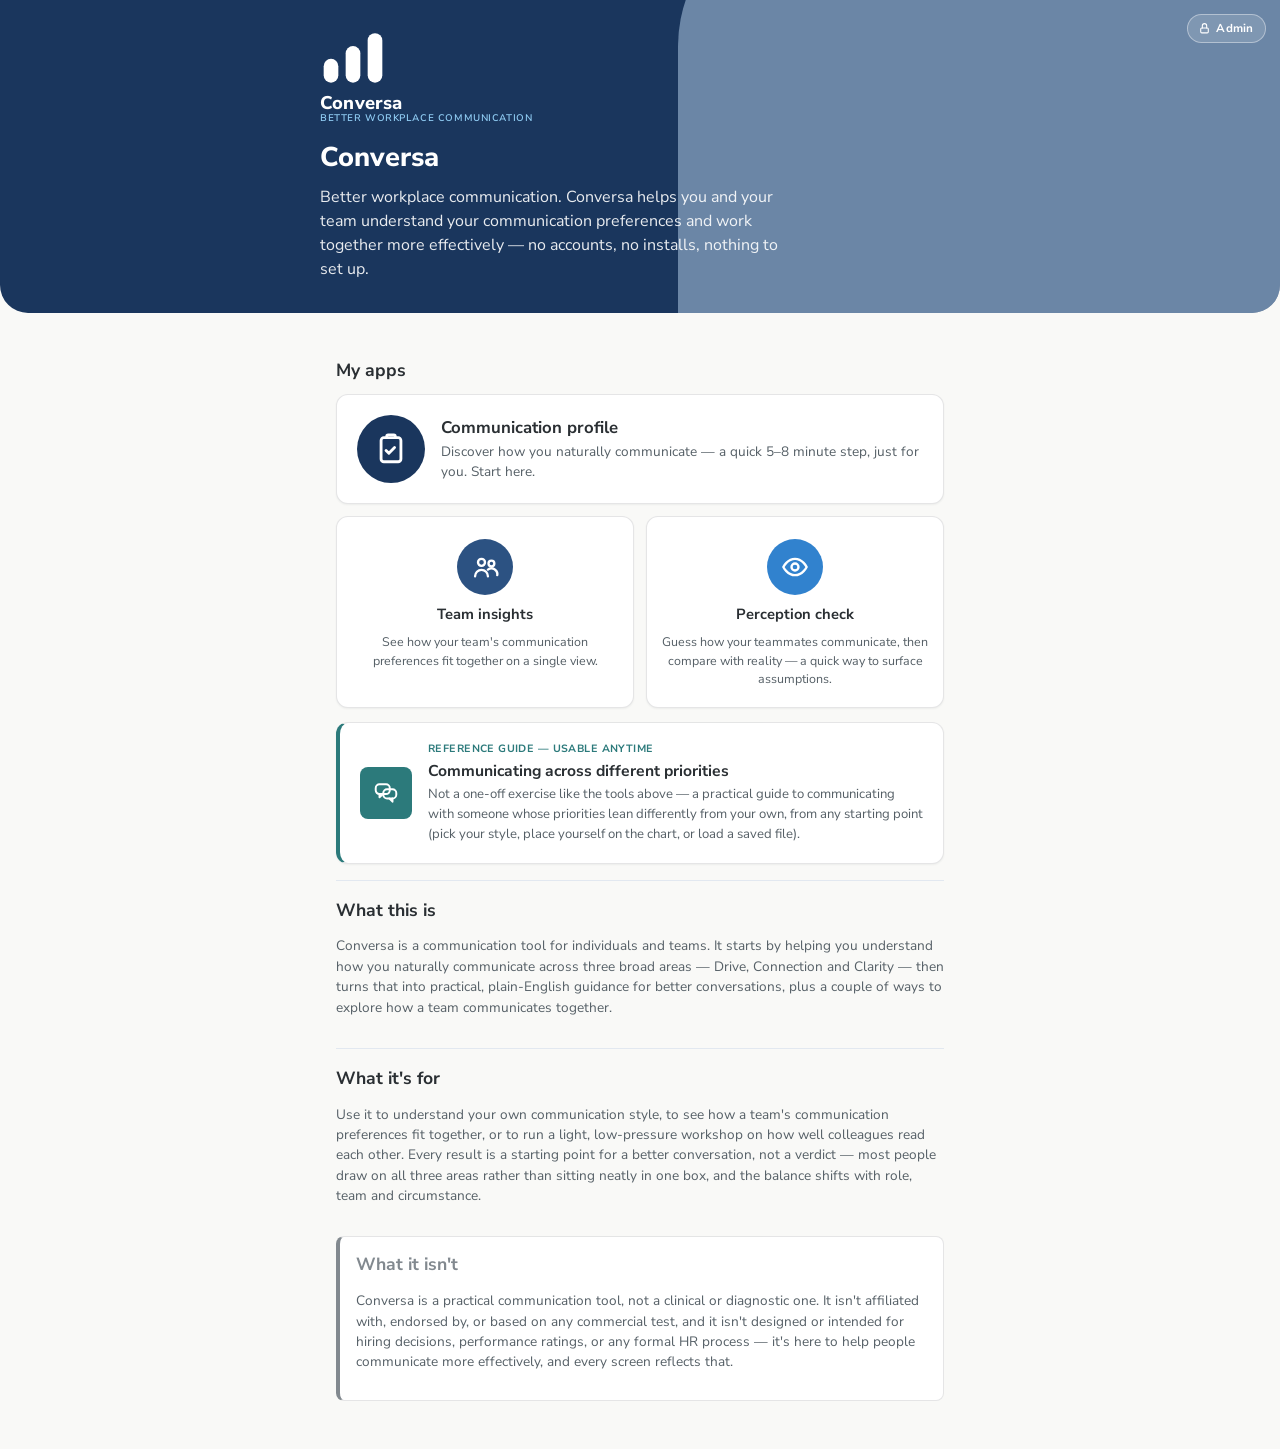
==== commit 5ee25e73: "Rebrand to Conversa — reposition as a communication platform Branding + content/positioning only; no" ====
--- a/index.html
+++ b/index.html
@@ -3,8 +3,8 @@
 <head>
   <meta charset="utf-8" />
   <meta name="viewport" content="width=device-width, initial-scale=1, viewport-fit=cover" />
-  <title>Ways of Working — home</title>
-  <link rel="icon" type="image/svg+xml" href="data:image/svg+xml,%3Csvg xmlns='http://www.w3.org/2000/svg' viewBox='0 0 72 64'%3E%3Crect x='4' y='38' width='16' height='26' rx='8' fill='%238f72b1'/%3E%3Crect x='28' y='24' width='16' height='40' rx='8' fill='%238f72b1'/%3E%3Crect x='52' y='10' width='16' height='54' rx='8' fill='%2393c467'/%3E%3C/svg%3E" />
+  <title>Conversa — Better workplace communication</title>
+  <link rel="icon" type="image/svg+xml" href="data:image/svg+xml,%3Csvg xmlns='http://www.w3.org/2000/svg' viewBox='0 0 72 64'%3E%3Crect x='4' y='38' width='16' height='26' rx='8' fill='%232b6cb0'/%3E%3Crect x='28' y='24' width='16' height='40' rx='8' fill='%232b6cb0'/%3E%3Crect x='52' y='10' width='16' height='54' rx='8' fill='%233182ce'/%3E%3C/svg%3E" />
   <link rel="preconnect" href="https://fonts.googleapis.com" />
   <link rel="preconnect" href="https://fonts.gstatic.com" crossorigin />
   <link
@@ -24,12 +24,12 @@
       <span id="home-admin-link-label"></span>
     </a>
     <div class="mvs-hero-content">
-      <svg class="mvs-hero-logo" viewBox="0 0 72 64" xmlns="http://www.w3.org/2000/svg" role="img" aria-label="Ways of Working logo">
+      <svg class="mvs-hero-logo" viewBox="0 0 72 64" xmlns="http://www.w3.org/2000/svg" role="img" aria-label="Conversa logo">
         <rect class="mvs-brand-mark-bar" x="4" y="38" width="16" height="26" rx="8" />
         <rect class="mvs-brand-mark-bar" x="28" y="24" width="16" height="40" rx="8" />
         <rect class="mvs-brand-mark-bar mvs-brand-mark-bar--accent" x="52" y="10" width="16" height="54" rx="8" />
       </svg>
-      <div class="mvs-hero-word"><strong>Ways of Working</strong><span>self-reflection tool</span></div>
+      <div class="mvs-hero-word"><strong>Conversa</strong><span>Better workplace communication</span></div>
       <h1 class="mvs-hero-title" id="home-hero-title"></h1>
       <p class="mvs-hero-lead" id="home-hero-lead"></p>
     </div>
--- a/css/styles.css
+++ b/css/styles.css
@@ -988,6 +988,72 @@
   margin: 0;
   font-size: 1.05rem;
   font-weight: 700;
+}
+
+/* Admin usage summary ------------------------------------------------------ */
+
+.mvs-usage-tiles {
+  grid-template-columns: repeat(auto-fit, minmax(120px, 1fr));
+}
+
+.mvs-usage-tiles .mvs-summary-value {
+  font-size: 1.6rem;
+  color: var(--accent-soft);
+}
+
+.mvs-usage-charts {
+  display: grid;
+  grid-template-columns: 1fr;
+  gap: 18px;
+  margin-top: 16px;
+}
+
+@media (min-width: 560px) {
+  .mvs-usage-charts {
+    grid-template-columns: 1fr 1fr;
+  }
+}
+
+.mvs-usage-chart-title {
+  margin: 0 0 10px;
+  font-size: 0.9rem;
+  font-weight: 700;
+}
+
+.mvs-usage-bar-row {
+  display: flex;
+  align-items: center;
+  gap: 10px;
+  margin: 5px 0;
+}
+
+.mvs-usage-bar-label {
+  flex: 0 0 76px;
+  font-size: 0.78rem;
+  color: var(--text-secondary);
+  text-align: right;
+}
+
+.mvs-usage-bar-track {
+  flex: 1 1 auto;
+  height: 14px;
+  background: var(--gridline);
+  border-radius: 7px;
+  overflow: hidden;
+}
+
+.mvs-usage-bar-fill {
+  display: block;
+  height: 100%;
+  min-width: 2px;
+  border-radius: 7px;
+}
+
+.mvs-usage-bar-count {
+  flex: 0 0 30px;
+  font-size: 0.8rem;
+  font-weight: 700;
+  text-align: right;
 }
 
 .mvs-section {
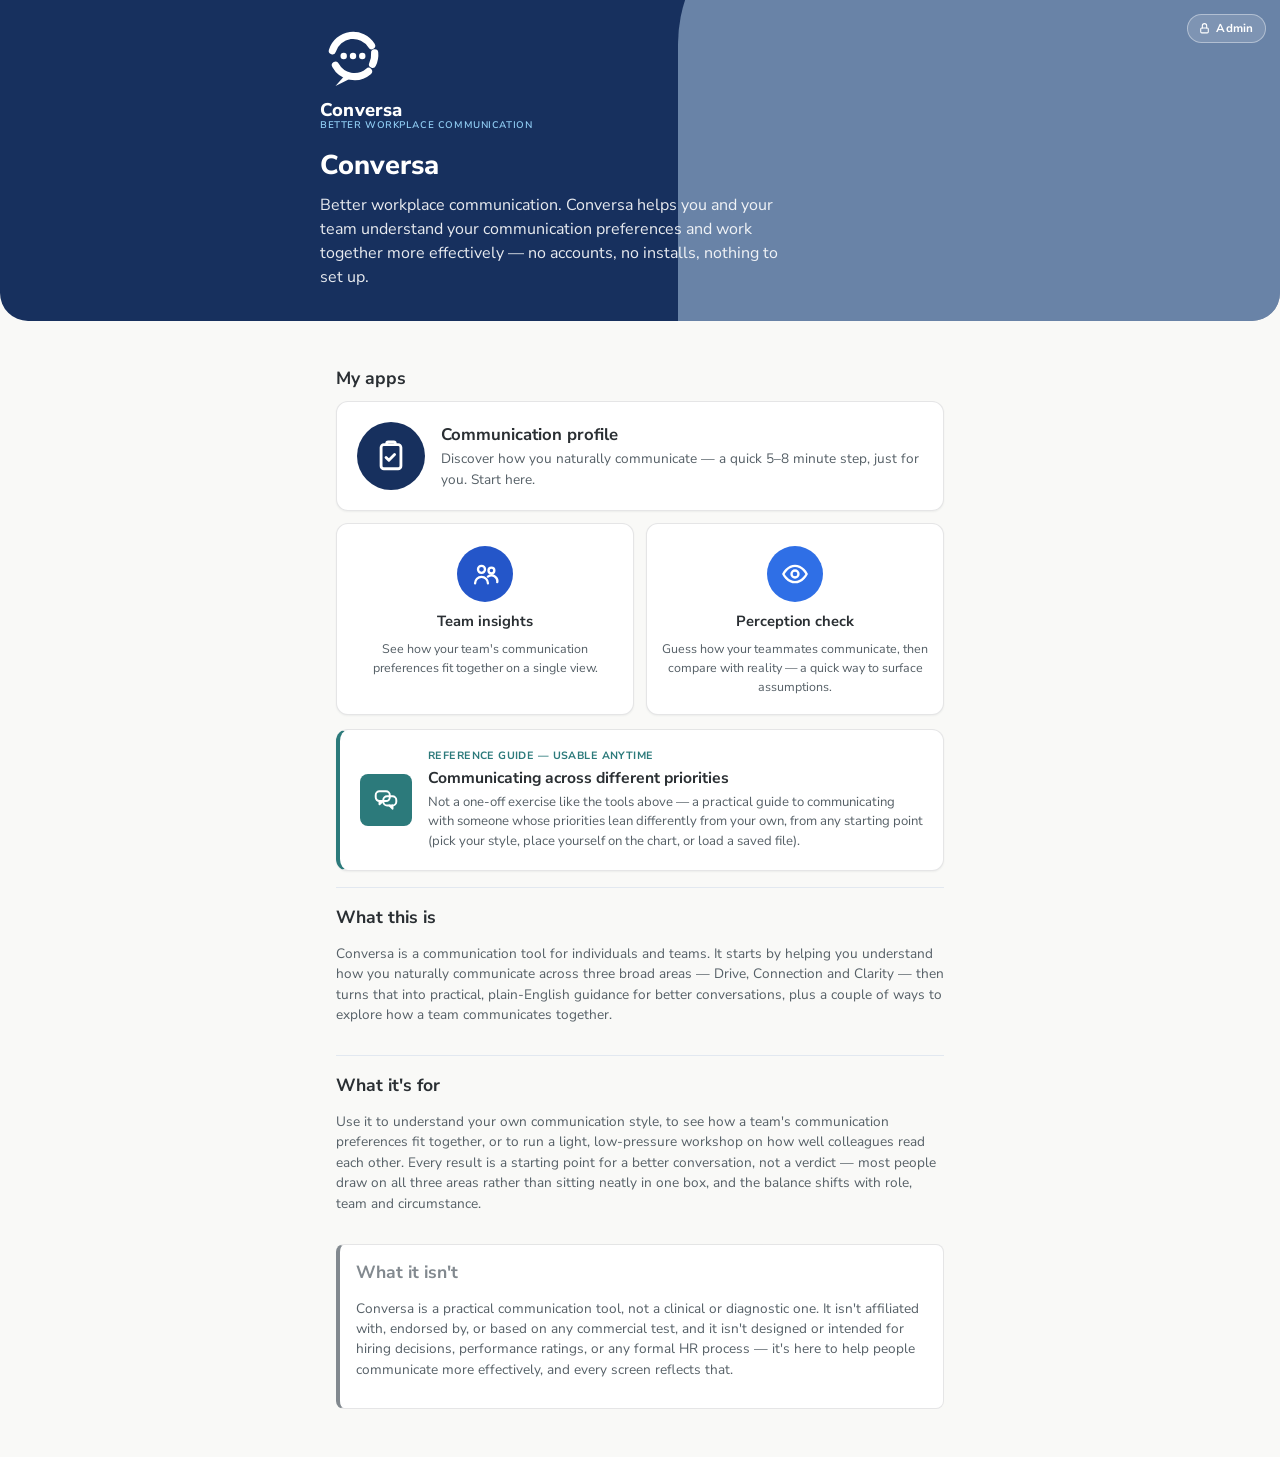
==== commit 2d835991: "Logo: replace mark with the Conversa speech-bubble, tune palette to it - Swap the 3-bar mark for the" ====
--- a/index.html
+++ b/index.html
@@ -4,7 +4,7 @@
   <meta charset="utf-8" />
   <meta name="viewport" content="width=device-width, initial-scale=1, viewport-fit=cover" />
   <title>Conversa — Better workplace communication</title>
-  <link rel="icon" type="image/svg+xml" href="data:image/svg+xml,%3Csvg xmlns='http://www.w3.org/2000/svg' viewBox='0 0 72 64'%3E%3Crect x='4' y='38' width='16' height='26' rx='8' fill='%232b6cb0'/%3E%3Crect x='28' y='24' width='16' height='40' rx='8' fill='%232b6cb0'/%3E%3Crect x='52' y='10' width='16' height='54' rx='8' fill='%233182ce'/%3E%3C/svg%3E" />
+  <link rel="icon" type="image/svg+xml" href="data:image/svg+xml,%3Csvg xmlns='http://www.w3.org/2000/svg' viewBox='0 0 64 64'%3E%3Cpath d='M12,26 A21,21 0 0 1 50,21' fill='none' stroke='%2317305e' stroke-width='7' stroke-linecap='round'/%3E%3Cpath d='M53,28 A21,21 0 0 1 51,39' fill='none' stroke='%23a9c6e8' stroke-width='7' stroke-linecap='round'/%3E%3Cpath d='M47,46 A21,21 0 0 1 15,40' fill='none' stroke='%232f6fe6' stroke-width='7' stroke-linecap='round'/%3E%3Cpath d='M24,50 L15,60 L31,52 Z' fill='%232f6fe6'/%3E%3Ccircle cx='23' cy='31' r='3.1' fill='%2317305e'/%3E%3Ccircle cx='32' cy='31' r='3.1' fill='%2317305e'/%3E%3Ccircle cx='41' cy='31' r='3.1' fill='%2317305e'/%3E%3C/svg%3E" />
   <link rel="preconnect" href="https://fonts.googleapis.com" />
   <link rel="preconnect" href="https://fonts.gstatic.com" crossorigin />
   <link
@@ -24,10 +24,14 @@
       <span id="home-admin-link-label"></span>
     </a>
     <div class="mvs-hero-content">
-      <svg class="mvs-hero-logo" viewBox="0 0 72 64" xmlns="http://www.w3.org/2000/svg" role="img" aria-label="Conversa logo">
-        <rect class="mvs-brand-mark-bar" x="4" y="38" width="16" height="26" rx="8" />
-        <rect class="mvs-brand-mark-bar" x="28" y="24" width="16" height="40" rx="8" />
-        <rect class="mvs-brand-mark-bar mvs-brand-mark-bar--accent" x="52" y="10" width="16" height="54" rx="8" />
+      <svg class="mvs-hero-logo" viewBox="0 0 64 64" xmlns="http://www.w3.org/2000/svg" role="img" aria-label="Conversa logo">
+        <path class="cv-arc cv-arc--navy" stroke-width="7" d="M12,26 A21,21 0 0 1 50,21" />
+        <path class="cv-arc cv-arc--light" stroke-width="7" d="M53,28 A21,21 0 0 1 51,39" />
+        <path class="cv-arc cv-arc--blue" stroke-width="7" d="M47,46 A21,21 0 0 1 15,40" />
+        <path class="cv-tail" d="M24,50 L15,60 L31,52 Z" />
+        <circle class="cv-dot" cx="23" cy="31" r="3.1" />
+        <circle class="cv-dot" cx="32" cy="31" r="3.1" />
+        <circle class="cv-dot" cx="41" cy="31" r="3.1" />
       </svg>
       <div class="mvs-hero-word"><strong>Conversa</strong><span>Better workplace communication</span></div>
       <h1 class="mvs-hero-title" id="home-hero-title"></h1>
--- a/css/styles.css
+++ b/css/styles.css
@@ -15,12 +15,18 @@
   --border-hairline: rgba(42, 47, 51, 0.12);
   --gridline: #e2e8f0;
 
-  --accent: #2c5282; /* Corporate blue — solid buttons (good contrast w/ white text) */
-  --accent-soft: #2b6cb0; /* Brighter blue — borders, links, progress fill */
+  --accent: #2456c9; /* Royal blue (from the Conversa logo) — solid buttons (good contrast w/ white text) */
+  --accent-soft: #2a63cf; /* Blue — borders, links, progress fill */
   --accent-light: #bcd6ef; /* Light blue — subtle tints, hover backgrounds */
-  --accent-deep: #1a365d; /* Deep navy — bold brand panels (e.g. the home page hero band), always paired with light/white text */
+  --accent-deep: #17305e; /* Deep navy (logo) — bold brand panels (e.g. the home page hero band), always paired with light/white text */
   --accent-contrast: #ffffff;
-  --brand-secondary: #3182ce; /* Secondary blue accent (logo tall bar, taglines, gradient) */
+  --brand-secondary: #2f6fe6; /* Vivid logo blue — taglines, header accent line, gradient */
+
+  /* Conversa logo mark colours — theme-aware so the navy/blue/light-blue
+     speech-bubble mark reads on both the light card and the dark card. */
+  --mark-dark: #17305e; /* navy arc + dots */
+  --mark-blue: #2f6fe6; /* royal-blue arc + chat tail */
+  --mark-light: #a9c6e8; /* light-blue accent arc */
 
   /* Tool-tile icon colours — a neutral navy→blue ramp (deep → medium →
      bright) for the three solo/team/blind-spot tools, ranked darkest-first
@@ -30,9 +36,9 @@
      purpose: those tokens shift slightly in dark mode for on-page
      text/link contrast, but these sit inside solid colour circles and
      should stay constant in both themes. */
-  --tool-reflection: #1a365d; /* Deep navy — the featured/primary tool */
-  --tool-team: #2c5282; /* Corporate blue */
-  --tool-blindspot: #3182ce; /* Bright blue */
+  --tool-reflection: #17305e; /* Deep navy — the featured/primary tool */
+  --tool-team: #2456c9; /* Corporate blue */
+  --tool-blindspot: #2f6fe6; /* Bright blue */
   --tool-guide: #2c7a7b; /* Teal, for contrast with the white icon strokes and to set the guide apart */
 
   /* Chart series colours are a separate, deliberately validated system
@@ -63,12 +69,18 @@
     --border-hairline: rgba(255, 255, 255, 0.12);
     --gridline: #2a303a;
 
-    --accent: #2c5282;
+    --accent: #2f6fe6;
     --accent-soft: #7fb0e0;
     --accent-light: #3a5570;
-    --accent-deep: #1a365d;
+    --accent-deep: #17305e;
     --accent-contrast: #ffffff;
     --brand-secondary: #63b3ed;
+
+    /* Mark colours flip lighter on the dark card so the navy arc/dots
+       don't disappear; hero override still forces pure white on navy. */
+    --mark-dark: #dbe7f7;
+    --mark-blue: #6aa6f0;
+    --mark-light: #4a6b8a;
 
     --series-drive: #e3a640;
     --series-connection: #c4a3ec;
@@ -135,28 +147,41 @@
   flex-shrink: 0;
 }
 
-/* The logo mark itself: three simple ascending, pill-ended bars — a
-   plain, original growth/analytics glyph, chosen deliberately for how
-   cleanly it reduces: no fine detail, crossing lines or overlapping
-   shapes to lose at a 27px header size. The two shorter bars pick up the
-   same blue as the wordmark next to them; the tallest bar uses the
-   secondary blue that matches the tagline underneath it, so the icon and
-   the wordmark read as one deliberately co-ordinated unit rather than two
-   separately coloured elements sitting side by side. */
-.mvs-brand-mark-bar {
-  fill: var(--accent-soft);
-}
-
-.mvs-brand-mark-bar--accent {
-  fill: var(--brand-secondary);
-}
-
-/* On the home page's dark hero band the mark is always white,
-   regardless of the app's light/dark theme — the same "fixed tone on a
-   fixed-colour surface" approach already used for the hero band's other
-   text (see .mvs-hero-word/.mvs-hero-title below), since that panel
-   never itself changes colour between themes. */
-.mvs-hero-logo .mvs-brand-mark-bar {
+/* The Conversa logo mark: a two-tone speech-bubble ring (a navy arc over
+   the top, a light-blue accent arc on the right, and a royal-blue arc
+   sweeping the bottom into a chat tail) around three dots. Colours come
+   from the theme-aware --mark-* tokens so the mark stays legible in both
+   light and dark mode; the arcs and dots use `currentColor`-free tokens
+   rather than page text colour so they always read as the brand. */
+.cv-arc {
+  fill: none;
+  stroke-linecap: round;
+}
+.cv-arc--navy {
+  stroke: var(--mark-dark);
+}
+.cv-arc--blue {
+  stroke: var(--mark-blue);
+}
+.cv-arc--light {
+  stroke: var(--mark-light);
+}
+.cv-tail {
+  fill: var(--mark-blue);
+}
+.cv-dot {
+  fill: var(--mark-dark);
+}
+
+/* On the home page's dark hero band the mark is always white, regardless
+   of the app's light/dark theme — the same "fixed tone on a fixed-colour
+   surface" approach already used for the hero band's other text, since
+   that panel never itself changes colour between themes. */
+.mvs-hero-logo .cv-arc {
+  stroke: #ffffff;
+}
+.mvs-hero-logo .cv-tail,
+.mvs-hero-logo .cv-dot {
   fill: #ffffff;
 }
 
@@ -169,7 +194,7 @@
 .mvs-brand-header .mvs-brand-word strong {
   font-size: 1.15rem;
   font-weight: 800;
-  color: var(--accent-soft);
+  color: var(--mark-dark);
   letter-spacing: 0.01em;
 }
 
@@ -1701,10 +1726,10 @@
     --text-muted: #6b7278;
     --border-hairline: rgba(42, 47, 51, 0.25);
     --gridline: #dfe3e8;
-    --accent: #2c5282;
-    --accent-soft: #2b6cb0;
+    --accent: #2456c9;
+    --accent-soft: #2a63cf;
     --accent-contrast: #ffffff;
-    --brand-secondary: #2c5282;
+    --brand-secondary: #2456c9;
   }
 
   * {
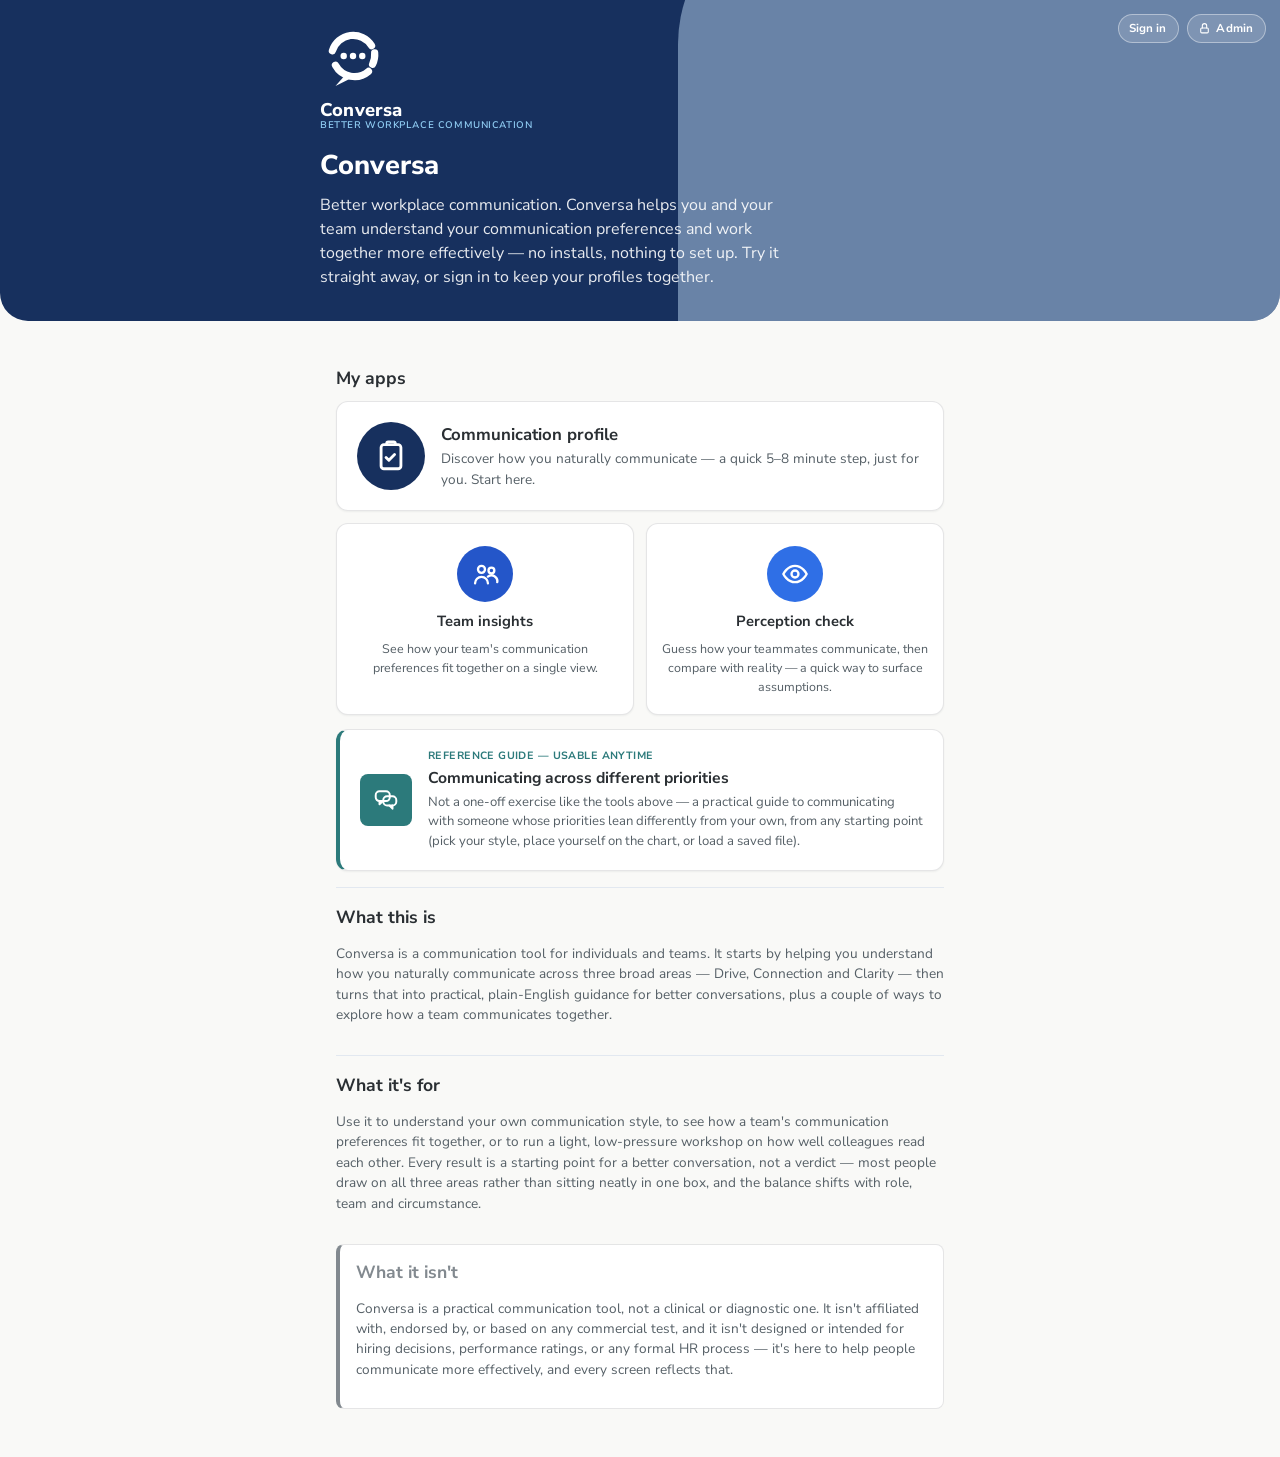
==== commit 9aaae887: "Phase 2 (milestone 1): accounts, auth & organisations foundation Design-first Phase 2 build on a fea" ====
--- a/index.html
+++ b/index.html
@@ -16,13 +16,16 @@
 <body>
   <div class="mvs-hero-band">
     <div class="mvs-hero-shape" aria-hidden="true"></div>
-    <a href="#" id="home-admin-link" class="mvs-hero-admin-link">
-      <svg viewBox="0 0 24 24" width="13" height="13" fill="none" stroke="currentColor" stroke-width="2" stroke-linecap="round" stroke-linejoin="round" aria-hidden="true">
-        <rect x="5" y="11" width="14" height="9" rx="2" />
-        <path d="M8 11V7a4 4 0 0 1 8 0v4" />
-      </svg>
-      <span id="home-admin-link-label"></span>
-    </a>
+    <div class="mvs-hero-links">
+      <a href="login.html" id="home-account-link" class="mvs-hero-admin-link mvs-hero-admin-link--inline"></a>
+      <a href="#" id="home-admin-link" class="mvs-hero-admin-link mvs-hero-admin-link--inline">
+        <svg viewBox="0 0 24 24" width="13" height="13" fill="none" stroke="currentColor" stroke-width="2" stroke-linecap="round" stroke-linejoin="round" aria-hidden="true">
+          <rect x="5" y="11" width="14" height="9" rx="2" />
+          <path d="M8 11V7a4 4 0 0 1 8 0v4" />
+        </svg>
+        <span id="home-admin-link-label"></span>
+      </a>
+    </div>
     <div class="mvs-hero-content">
       <svg class="mvs-hero-logo" viewBox="0 0 64 64" xmlns="http://www.w3.org/2000/svg" role="img" aria-label="Conversa logo">
         <path class="cv-arc cv-arc--navy" stroke-width="7" d="M12,26 A21,21 0 0 1 50,21" />
@@ -41,7 +44,20 @@
   <main id="home-app" class="mvs-app"></main>
 
   <script src="js/content.js"></script>
+  <script src="js/supabaseClient.js"></script>
+  <script src="js/auth.js"></script>
   <script>
+    (function () {
+      // Auth-aware account pill: "Your account" when signed in, else "Sign in".
+      try {
+        var accLink = document.getElementById("home-account-link");
+        if (accLink) {
+          var signedIn = typeof Auth !== "undefined" && Auth.isSignedIn();
+          accLink.textContent = signedIn ? CONTENT.home.accountLabel : CONTENT.home.signInLabel;
+          accLink.href = signedIn ? "account.html" : "login.html";
+        }
+      } catch (e) {}
+    })();
     (function () {
       // Simple inline glyphs — one per tool tile, white strokes on a
       // solid colour circle. Deliberately plain/geometric, drawn inline
--- a/css/styles.css
+++ b/css/styles.css
@@ -1851,3 +1851,198 @@
     break-after: avoid-page;
   }
 }
+
+/* -------------------------------------------------------------------
+   Phase 2 — accounts & organisations UI
+   Uses the shared theme tokens above, so light + dark both work with no
+   per-theme rules here (same approach as the rest of this stylesheet).
+   ------------------------------------------------------------------- */
+
+/* Navigation row (under the brand header) */
+.mvs-nav {
+  display: flex;
+  flex-wrap: wrap;
+  gap: 8px 14px;
+  align-items: center;
+  justify-content: space-between;
+  max-width: var(--max-width);
+  margin: 0 auto;
+  padding: 8px 20px 0;
+}
+.mvs-nav-left,
+.mvs-nav-right {
+  display: flex;
+  flex-wrap: wrap;
+  gap: 6px 12px;
+  align-items: center;
+}
+.mvs-nav-link {
+  font-size: 0.9rem;
+  font-weight: 600;
+  color: var(--text-secondary);
+  text-decoration: none;
+  padding: 6px 4px;
+  border: none;
+  background: none;
+  cursor: pointer;
+  font-family: inherit;
+}
+.mvs-nav-link:hover {
+  color: var(--accent-soft);
+}
+.mvs-nav-link.is-active {
+  color: var(--accent-soft);
+  border-bottom: 2px solid var(--accent-soft);
+}
+.mvs-nav-link--cta {
+  color: var(--accent-contrast);
+  background: var(--accent);
+  border-radius: var(--radius-sm);
+  padding: 6px 12px;
+}
+.mvs-nav-link--cta:hover {
+  color: var(--accent-contrast);
+  background: var(--accent-deep);
+}
+.mvs-nav-who {
+  font-size: 0.78rem;
+  color: var(--text-muted);
+  max-width: 160px;
+  overflow: hidden;
+  text-overflow: ellipsis;
+  white-space: nowrap;
+}
+
+/* Auth + account forms */
+.mvs-auth-form {
+  display: block;
+  max-width: 420px;
+}
+.mvs-form-row {
+  margin-bottom: 14px;
+}
+.mvs-form-row .mvs-text-input {
+  width: 100%;
+  box-sizing: border-box;
+}
+.mvs-field-hint {
+  font-size: 0.8rem;
+  color: var(--text-muted);
+  margin: 4px 0 0;
+}
+.mvs-form-split {
+  display: flex;
+  gap: 12px;
+}
+.mvs-form-split > .mvs-form-row {
+  flex: 1;
+}
+.mvs-message {
+  border-radius: var(--radius-sm);
+  padding: 10px 12px;
+  font-size: 0.9rem;
+  margin: 0 0 14px;
+}
+.mvs-message--error {
+  background: rgba(197, 48, 48, 0.1);
+  border: 1px solid rgba(197, 48, 48, 0.35);
+  color: #c53030;
+}
+.mvs-message--success {
+  background: rgba(15, 122, 108, 0.12);
+  border: 1px solid rgba(15, 122, 108, 0.35);
+  color: var(--series-clarity);
+}
+.mvs-auth-alt {
+  font-size: 0.88rem;
+  color: var(--text-secondary);
+  margin-top: 16px;
+}
+.mvs-auth-alt a {
+  color: var(--accent-soft);
+  font-weight: 600;
+}
+
+/* Account dashboard */
+.mvs-stat-row {
+  display: flex;
+  flex-wrap: wrap;
+  gap: 12px;
+  margin: 4px 0 8px;
+}
+.mvs-stat {
+  flex: 1 1 120px;
+  background: var(--surface-card);
+  border: 1px solid var(--border-hairline);
+  border-radius: var(--radius-md);
+  padding: 14px 16px;
+}
+.mvs-stat-value {
+  font-size: 1.6rem;
+  font-weight: 800;
+  color: var(--accent-soft);
+  line-height: 1.1;
+}
+.mvs-stat-label {
+  font-size: 0.82rem;
+  color: var(--text-secondary);
+  margin-top: 2px;
+}
+.mvs-org-chip {
+  display: inline-flex;
+  align-items: center;
+  gap: 8px;
+  background: var(--surface-card);
+  border: 1px solid var(--border-hairline);
+  border-radius: 999px;
+  padding: 6px 14px;
+  font-weight: 700;
+  color: var(--text-primary);
+}
+.mvs-role-tag {
+  font-size: 0.72rem;
+  font-weight: 700;
+  text-transform: uppercase;
+  letter-spacing: 0.03em;
+  color: var(--accent-contrast);
+  background: var(--accent-soft);
+  border-radius: 999px;
+  padding: 2px 8px;
+}
+.mvs-history-table {
+  width: 100%;
+  border-collapse: collapse;
+  font-size: 0.9rem;
+}
+.mvs-history-table th,
+.mvs-history-table td {
+  text-align: left;
+  padding: 8px 10px;
+  border-bottom: 1px solid var(--border-hairline);
+}
+.mvs-history-table th {
+  font-size: 0.78rem;
+  text-transform: uppercase;
+  letter-spacing: 0.03em;
+  color: var(--text-muted);
+}
+.mvs-history-empty {
+  color: var(--text-secondary);
+  font-style: italic;
+}
+
+/* Home hero: group the account + admin pills together, top-right */
+.mvs-hero-links {
+  position: absolute;
+  top: 14px;
+  right: 14px;
+  z-index: 2;
+  display: flex;
+  gap: 8px;
+  align-items: center;
+}
+.mvs-hero-admin-link--inline {
+  position: static;
+  top: auto;
+  right: auto;
+}
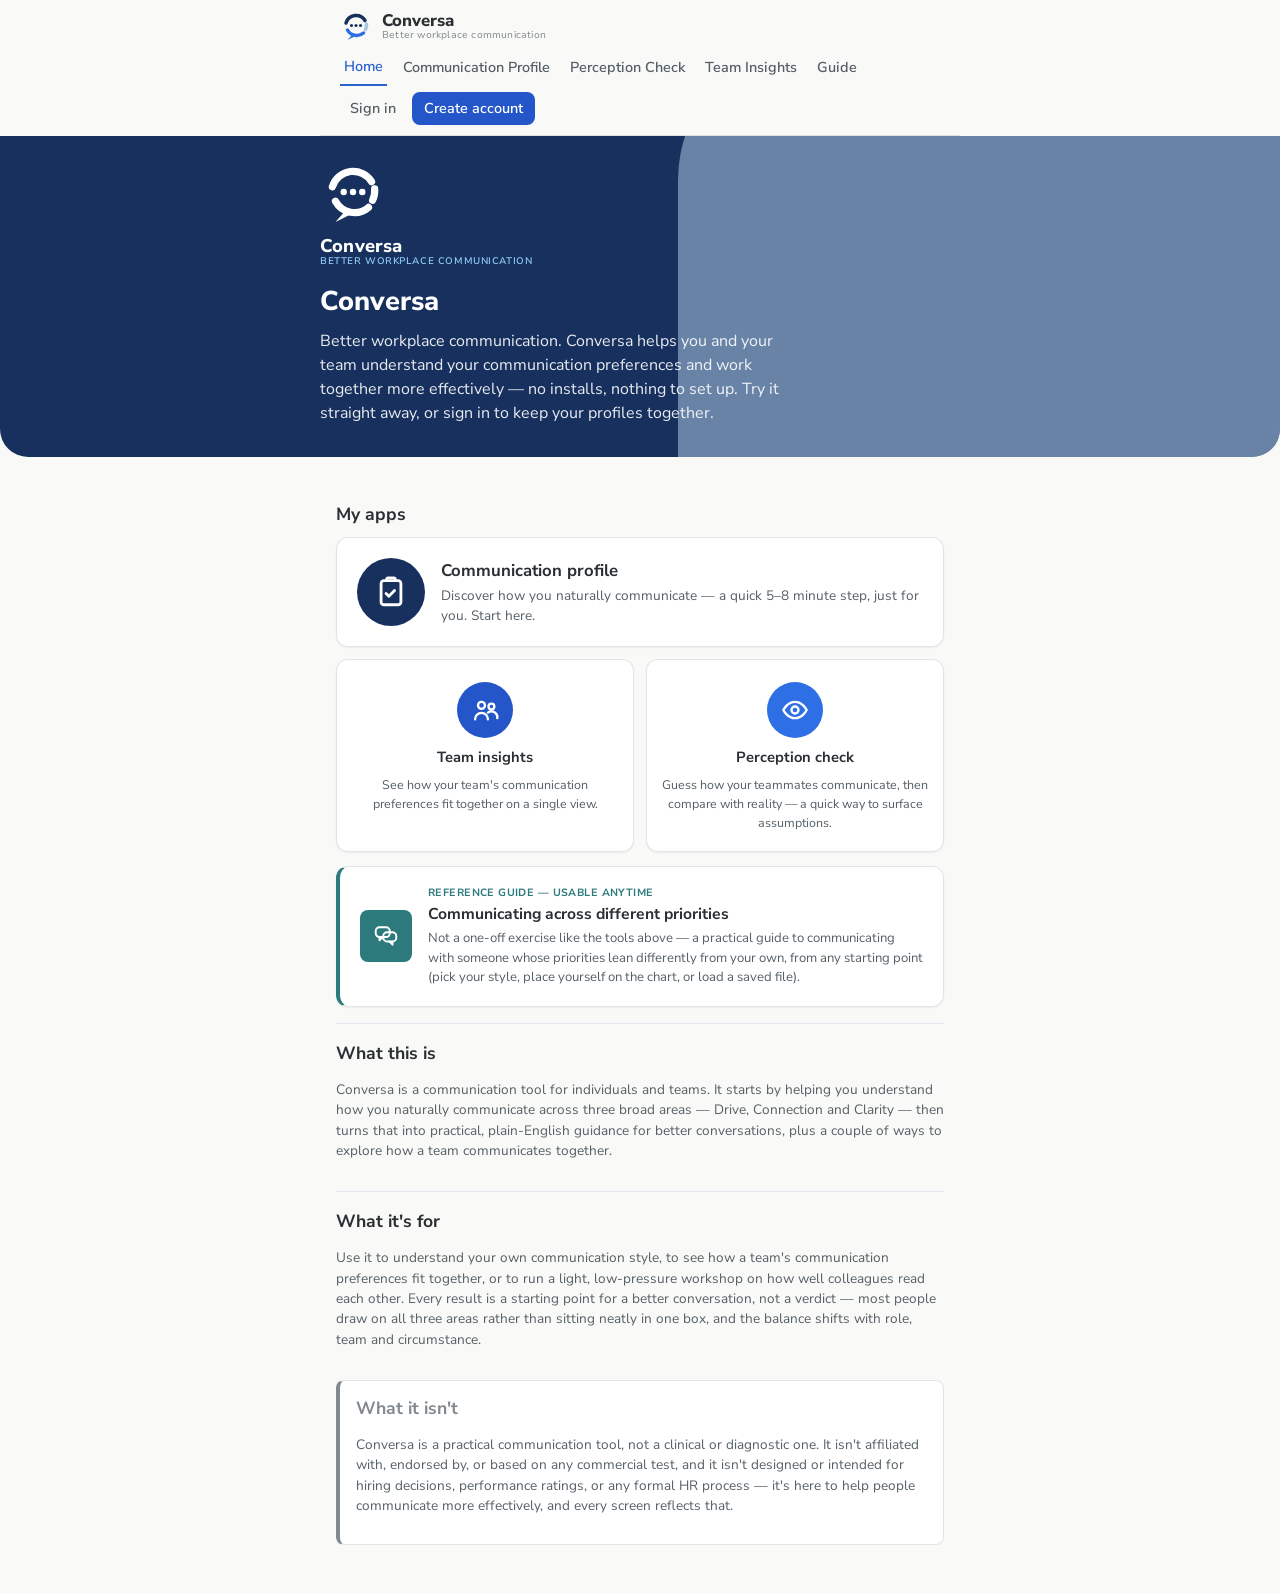
==== commit 8518cdc5: "UX: unified header (burger + breadcrumbs) across all pages; prefill signed-in reflection start - New" ====
--- a/index.html
+++ b/index.html
@@ -14,18 +14,9 @@
   <link rel="stylesheet" href="css/styles.css" />
 </head>
 <body>
+  <div id="mvs-header"></div>
   <div class="mvs-hero-band">
     <div class="mvs-hero-shape" aria-hidden="true"></div>
-    <div class="mvs-hero-links">
-      <a href="login.html" id="home-account-link" class="mvs-hero-admin-link mvs-hero-admin-link--inline"></a>
-      <a href="#" id="home-admin-link" class="mvs-hero-admin-link mvs-hero-admin-link--inline">
-        <svg viewBox="0 0 24 24" width="13" height="13" fill="none" stroke="currentColor" stroke-width="2" stroke-linecap="round" stroke-linejoin="round" aria-hidden="true">
-          <rect x="5" y="11" width="14" height="9" rx="2" />
-          <path d="M8 11V7a4 4 0 0 1 8 0v4" />
-        </svg>
-        <span id="home-admin-link-label"></span>
-      </a>
-    </div>
     <div class="mvs-hero-content">
       <svg class="mvs-hero-logo" viewBox="0 0 64 64" xmlns="http://www.w3.org/2000/svg" role="img" aria-label="Conversa logo">
         <path class="cv-arc cv-arc--navy" stroke-width="7" d="M12,26 A21,21 0 0 1 50,21" />
@@ -46,18 +37,11 @@
   <script src="js/content.js"></script>
   <script src="js/supabaseClient.js"></script>
   <script src="js/auth.js"></script>
+  <script src="js/nav.js"></script>
   <script>
-    (function () {
-      // Auth-aware account pill: "Your account" when signed in, else "Sign in".
-      try {
-        var accLink = document.getElementById("home-account-link");
-        if (accLink) {
-          var signedIn = typeof Auth !== "undefined" && Auth.isSignedIn();
-          accLink.textContent = signedIn ? CONTENT.home.accountLabel : CONTENT.home.signInLabel;
-          accLink.href = signedIn ? "account.html" : "login.html";
-        }
-      } catch (e) {}
-    })();
+    Nav.mount({ active: "home" });
+  </script>
+  <script>
     (function () {
       // Simple inline glyphs — one per tool tile, white strokes on a
       // solid colour circle. Deliberately plain/geometric, drawn inline
@@ -93,12 +77,6 @@
       const c = CONTENT.home;
       document.getElementById("home-hero-title").textContent = c.title;
       document.getElementById("home-hero-lead").textContent = c.intro;
-
-      const adminLink = document.getElementById("home-admin-link");
-      adminLink.href = c.adminLinkHref;
-      adminLink.title = c.adminLinkLabel;
-      adminLink.setAttribute("aria-label", c.adminLinkLabel);
-      document.getElementById("home-admin-link-label").textContent = c.adminLinkShort;
 
       const [featuredCard, ...restCards] = c.cards;
 
--- a/css/styles.css
+++ b/css/styles.css
@@ -2046,3 +2046,100 @@
   top: auto;
   right: auto;
 }
+
+/* -------------------------------------------------------------------
+   Unified app header (nav.js) — one bar on every page.
+   ------------------------------------------------------------------- */
+#mvs-header { position: sticky; top: 0; z-index: 20; }
+.mvs-topbar {
+  display: flex;
+  align-items: center;
+  justify-content: space-between;
+  flex-wrap: wrap;
+  gap: 8px 16px;
+  max-width: var(--max-width);
+  margin: 0 auto;
+  padding: 10px 20px;
+  background: var(--surface-page);
+  border-bottom: 1px solid var(--border-hairline);
+}
+.mvs-topbar-brand {
+  display: inline-flex;
+  align-items: center;
+  gap: 10px;
+  text-decoration: none;
+  color: inherit;
+}
+.mvs-topbar-brand .mvs-brand-mark { width: 32px; height: 32px; flex: none; }
+.mvs-topbar-brand .mvs-brand-word { display: flex; flex-direction: column; line-height: 1.05; }
+.mvs-topbar-brand .mvs-brand-word strong { font-size: 1.05rem; font-weight: 800; color: var(--text-primary); }
+.mvs-topbar-brand .mvs-brand-word span { font-size: 0.62rem; color: var(--text-muted); letter-spacing: 0.02em; }
+
+.mvs-topbar-nav { display: flex; align-items: center; gap: 6px 14px; flex-wrap: wrap; }
+.mvs-nav-primary, .mvs-nav-account { display: flex; align-items: center; gap: 4px 12px; flex-wrap: wrap; }
+.mvs-nav-account { padding-left: 6px; }
+
+.mvs-burger {
+  display: none;
+  align-items: center;
+  justify-content: center;
+  background: none;
+  border: 1px solid var(--border-hairline);
+  border-radius: var(--radius-sm);
+  color: var(--text-primary);
+  padding: 5px;
+  cursor: pointer;
+}
+
+/* Breadcrumbs — deliberately quiet */
+.mvs-crumbs {
+  max-width: var(--max-width);
+  margin: 0 auto;
+  padding: 6px 20px 0;
+  font-size: 0.78rem;
+  color: var(--text-muted);
+  display: flex;
+  flex-wrap: wrap;
+  align-items: center;
+  gap: 6px;
+}
+.mvs-crumbs a { color: var(--text-secondary); text-decoration: none; }
+.mvs-crumbs a:hover { color: var(--accent-soft); text-decoration: underline; }
+.mvs-crumbs [aria-current="page"] { color: var(--text-primary); font-weight: 600; }
+.mvs-crumb-sep { color: var(--text-muted); opacity: 0.7; }
+
+/* Mobile: collapse the links into the burger menu */
+@media (max-width: 720px) {
+  .mvs-burger { display: inline-flex; }
+  .mvs-topbar-brand .mvs-brand-word span { display: none; }
+  .mvs-topbar-nav {
+    display: none;
+    flex-basis: 100%;
+    flex-direction: column;
+    align-items: stretch;
+    gap: 0;
+    padding: 6px 0 2px;
+  }
+  .mvs-topbar.is-open .mvs-topbar-nav { display: flex; }
+  .mvs-nav-primary, .mvs-nav-account {
+    flex-direction: column;
+    align-items: stretch;
+    width: 100%;
+    gap: 0;
+  }
+  .mvs-nav-account { padding-left: 0; border-top: 1px solid var(--border-hairline); margin-top: 4px; padding-top: 4px; }
+  .mvs-topbar-nav .mvs-nav-link {
+    padding: 11px 4px;
+    width: 100%;
+    border-bottom: 1px solid var(--border-hairline);
+  }
+  .mvs-topbar-nav .mvs-nav-link.is-active { border-bottom: 1px solid var(--accent-soft); }
+  .mvs-topbar-nav .mvs-nav-link--cta { text-align: left; border-bottom: none; margin-top: 6px; }
+}
+
+/* Info message (e.g. the "update your account name?" prompt) */
+.mvs-message--info {
+  background: var(--accent-light);
+  border: 1px solid var(--accent-soft);
+  color: var(--text-primary);
+}
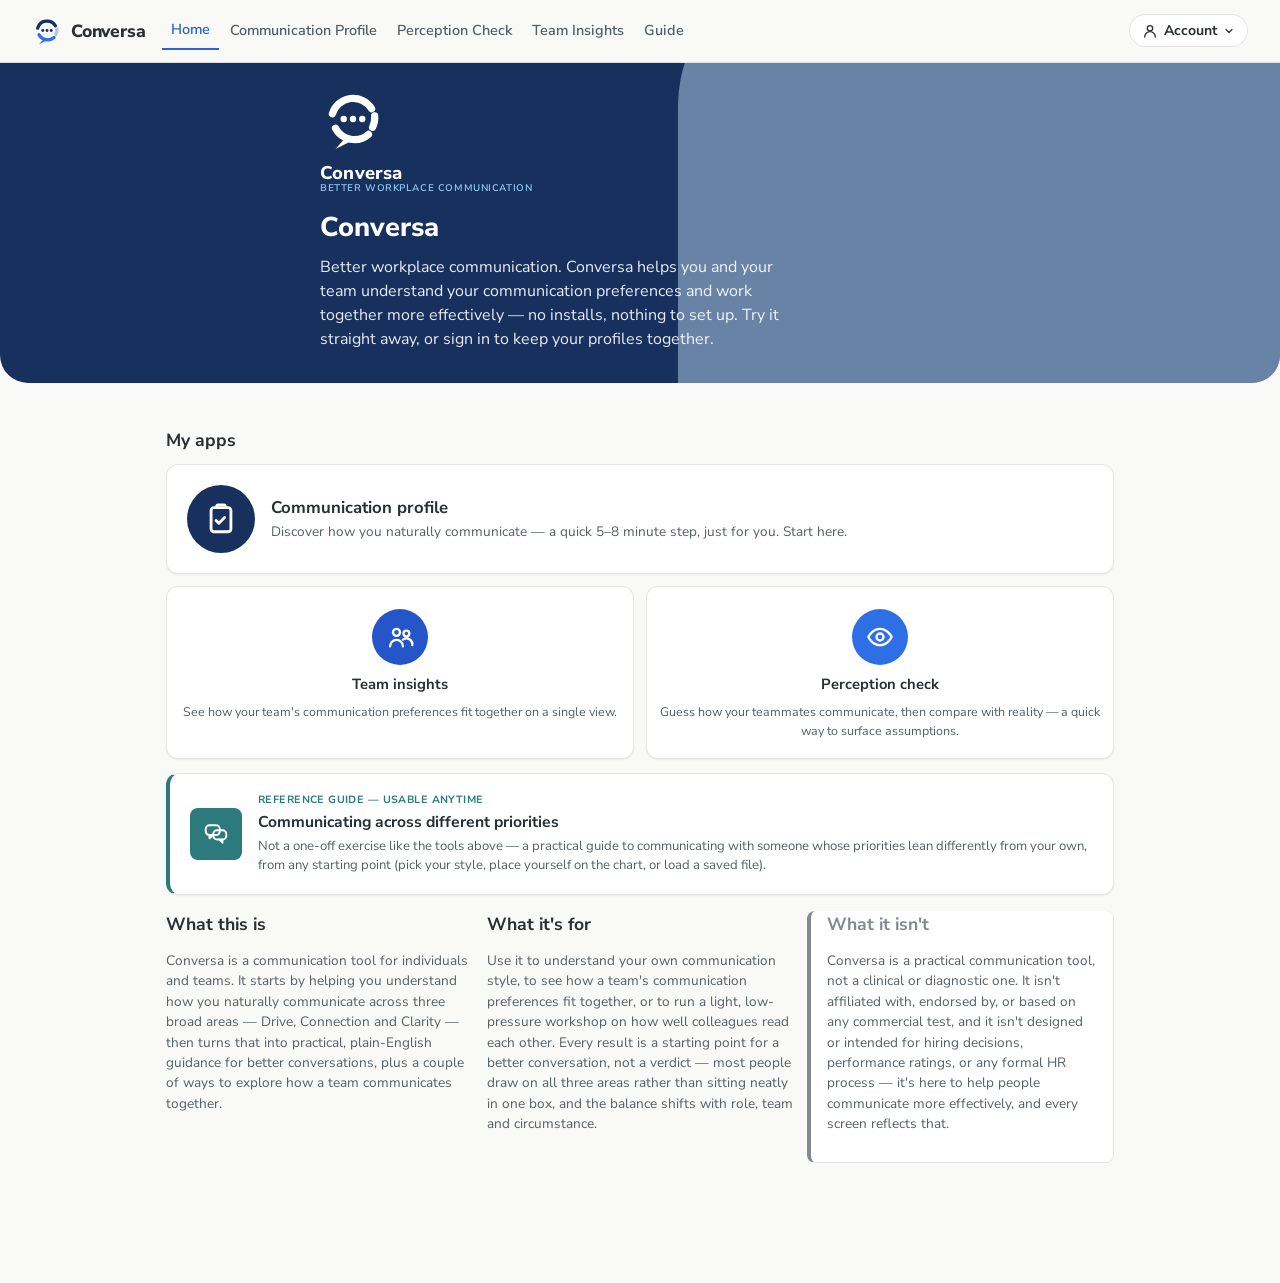
==== commit e95bebbd: "Nav: rename account button to 'Profile' (Account/Admin/Sign out); dropdown fix; homepage layout - Si" ====
--- a/index.html
+++ b/index.html
@@ -118,20 +118,22 @@
             </a>
           </section>
 
-          <section class="mvs-section mvs-about-block">
-            <h2 class="mvs-section-title">${c.whatHeading}</h2>
-            <p class="mvs-note">${c.whatBody}</p>
-          </section>
+          <div class="mvs-about-row">
+            <section class="mvs-section mvs-about-block">
+              <h2 class="mvs-section-title">${c.whatHeading}</h2>
+              <p class="mvs-note">${c.whatBody}</p>
+            </section>
 
-          <section class="mvs-section mvs-about-block">
-            <h2 class="mvs-section-title">${c.useHeading}</h2>
-            <p class="mvs-note">${c.useBody}</p>
-          </section>
+            <section class="mvs-section mvs-about-block">
+              <h2 class="mvs-section-title">${c.useHeading}</h2>
+              <p class="mvs-note">${c.useBody}</p>
+            </section>
 
-          <section class="mvs-section mvs-about-block mvs-about-block--not">
-            <h2 class="mvs-section-title">${c.notHeading}</h2>
-            <p class="mvs-note">${c.notBody}</p>
-          </section>
+            <section class="mvs-section mvs-about-block mvs-about-block--not">
+              <h2 class="mvs-section-title">${c.notHeading}</h2>
+              <p class="mvs-note">${c.notBody}</p>
+            </section>
+          </div>
         </div>
       `;
     })();
--- a/css/styles.css
+++ b/css/styles.css
@@ -2050,34 +2050,101 @@
 /* -------------------------------------------------------------------
    Unified app header (nav.js) — one bar on every page.
    ------------------------------------------------------------------- */
-#mvs-header { position: sticky; top: 0; z-index: 20; }
+/* The whole header is sticky and has a SOLID background + bottom border,
+   so page content scrolls underneath it cleanly instead of bleeding
+   through (which made the breadcrumb look like it overhung the text). */
+#mvs-header {
+  position: sticky;
+  top: 0;
+  z-index: 20;
+  background: var(--surface-page);
+  border-bottom: 1px solid var(--border-hairline);
+}
+/* Full-width bar: brand hard left, Account button hard right (where the
+   old admin pill lived), section links in between. */
 .mvs-topbar {
   display: flex;
   align-items: center;
-  justify-content: space-between;
   flex-wrap: wrap;
   gap: 8px 16px;
-  max-width: var(--max-width);
-  margin: 0 auto;
-  padding: 10px 20px;
-  background: var(--surface-page);
-  border-bottom: 1px solid var(--border-hairline);
+  padding: 12px clamp(16px, 4vw, 32px);
 }
 .mvs-topbar-brand {
   display: inline-flex;
   align-items: center;
-  gap: 10px;
+  gap: 9px;
   text-decoration: none;
   color: inherit;
 }
-.mvs-topbar-brand .mvs-brand-mark { width: 32px; height: 32px; flex: none; }
-.mvs-topbar-brand .mvs-brand-word { display: flex; flex-direction: column; line-height: 1.05; }
-.mvs-topbar-brand .mvs-brand-word strong { font-size: 1.05rem; font-weight: 800; color: var(--text-primary); }
-.mvs-topbar-brand .mvs-brand-word span { font-size: 0.62rem; color: var(--text-muted); letter-spacing: 0.02em; }
-
-.mvs-topbar-nav { display: flex; align-items: center; gap: 6px 14px; flex-wrap: wrap; }
-.mvs-nav-primary, .mvs-nav-account { display: flex; align-items: center; gap: 4px 12px; flex-wrap: wrap; }
-.mvs-nav-account { padding-left: 6px; }
+.mvs-topbar-brand .mvs-brand-mark { width: 30px; height: 30px; flex: none; }
+.mvs-topbar-brand .mvs-brand-word strong { font-size: 1.1rem; font-weight: 800; color: var(--text-primary); letter-spacing: -0.01em; }
+/* Keep the bar clean — the tagline lives on the home hero, not up here. */
+.mvs-topbar-brand .mvs-brand-word span { display: none; }
+
+.mvs-topbar-nav { display: flex; align-items: center; }
+.mvs-nav-primary { display: flex; align-items: center; gap: 2px; flex-wrap: wrap; }
+/* Push the account control to the far right of the bar. */
+.mvs-account { margin-left: auto; }
+.mvs-topbar .mvs-nav-link {
+  padding: 7px 9px;
+  border-radius: var(--radius-sm);
+  border-bottom: none;
+}
+.mvs-topbar .mvs-nav-link:hover { background: var(--accent-light); color: var(--accent-deep); }
+.mvs-topbar .mvs-nav-link.is-active {
+  color: var(--accent-soft);
+  border-bottom: 2px solid var(--accent-soft);
+  border-radius: var(--radius-sm) var(--radius-sm) 0 0;
+}
+
+/* Account button + dropdown (top right) */
+.mvs-account { position: relative; }
+.mvs-account-btn {
+  display: inline-flex;
+  align-items: center;
+  gap: 6px;
+  font-family: inherit;
+  font-size: 0.88rem;
+  font-weight: 700;
+  color: var(--text-primary);
+  background: var(--surface-card);
+  border: 1px solid var(--border-hairline);
+  border-radius: 999px;
+  padding: 6px 12px;
+  cursor: pointer;
+}
+.mvs-account-btn:hover { border-color: var(--accent-soft); color: var(--accent-soft); }
+.mvs-account-menu {
+  position: absolute;
+  top: calc(100% + 6px);
+  right: 0;
+  min-width: 180px;
+  background: var(--surface-card);
+  border: 1px solid var(--border-hairline);
+  border-radius: var(--radius-md);
+  box-shadow: 0 8px 24px rgba(0, 0, 0, 0.14);
+  padding: 6px;
+  z-index: 30;
+  display: flex;
+  flex-direction: column;
+}
+.mvs-account-item {
+  display: block;
+  width: 100%;
+  text-align: left;
+  font-family: inherit;
+  font-size: 0.9rem;
+  font-weight: 600;
+  color: var(--text-primary);
+  background: none;
+  border: none;
+  border-radius: var(--radius-sm);
+  padding: 9px 12px;
+  text-decoration: none;
+  cursor: pointer;
+}
+.mvs-account-item:hover { background: var(--accent-light); color: var(--accent-deep); }
+.mvs-account-item.is-active { color: var(--accent-soft); }
 
 .mvs-burger {
   display: none;
@@ -2091,11 +2158,11 @@
   cursor: pointer;
 }
 
-/* Breadcrumbs — deliberately quiet */
+/* Breadcrumbs — deliberately quiet, with clear space above the body text */
 .mvs-crumbs {
   max-width: var(--max-width);
   margin: 0 auto;
-  padding: 6px 20px 0;
+  padding: 2px 20px 10px;
   font-size: 0.78rem;
   color: var(--text-muted);
   display: flex;
@@ -2108,33 +2175,42 @@
 .mvs-crumbs [aria-current="page"] { color: var(--text-primary); font-weight: 600; }
 .mvs-crumb-sep { color: var(--text-muted); opacity: 0.7; }
 
-/* Mobile: collapse the links into the burger menu */
+/* Mobile: section links collapse into the burger; account button stays. */
 @media (max-width: 720px) {
-  .mvs-burger { display: inline-flex; }
-  .mvs-topbar-brand .mvs-brand-word span { display: none; }
+  /* Burger + Account grouped on the right; brand stays left. */
+  .mvs-burger { display: inline-flex; margin-left: auto; }
+  .mvs-account { margin-left: 6px; }
+  /* The section links become a dropdown panel below the bar. */
   .mvs-topbar-nav {
     display: none;
-    flex-basis: 100%;
-    flex-direction: column;
-    align-items: stretch;
-    gap: 0;
-    padding: 6px 0 2px;
-  }
-  .mvs-topbar.is-open .mvs-topbar-nav { display: flex; }
-  .mvs-nav-primary, .mvs-nav-account {
+    position: absolute;
+    top: 100%;
+    left: 0;
+    right: 0;
+    background: var(--surface-page);
+    border-bottom: 1px solid var(--border-hairline);
+    box-shadow: 0 8px 24px rgba(0, 0, 0, 0.12);
+    padding: 4px 16px 8px;
+  }
+  .mvs-topbar { position: relative; }
+  .mvs-topbar.is-open .mvs-topbar-nav { display: block; }
+  .mvs-nav-primary {
     flex-direction: column;
     align-items: stretch;
     width: 100%;
     gap: 0;
   }
-  .mvs-nav-account { padding-left: 0; border-top: 1px solid var(--border-hairline); margin-top: 4px; padding-top: 4px; }
-  .mvs-topbar-nav .mvs-nav-link {
-    padding: 11px 4px;
+  .mvs-topbar .mvs-nav-link {
+    padding: 12px 6px;
     width: 100%;
+    border-radius: 0;
     border-bottom: 1px solid var(--border-hairline);
   }
-  .mvs-topbar-nav .mvs-nav-link.is-active { border-bottom: 1px solid var(--accent-soft); }
-  .mvs-topbar-nav .mvs-nav-link--cta { text-align: left; border-bottom: none; margin-top: 6px; }
+  .mvs-topbar .mvs-nav-link:last-child { border-bottom: none; }
+  .mvs-topbar .mvs-nav-link.is-active {
+    border-bottom: 1px solid var(--accent-soft);
+    background: var(--accent-light);
+  }
 }
 
 /* Info message (e.g. the "update your account name?" prompt) */
@@ -2143,3 +2219,52 @@
   border: 1px solid var(--accent-soft);
   color: var(--text-primary);
 }
+
+/* Guide: row of colour swatches for blended (multi-priority) cards */
+.mvs-wwd-swatch-row { display: inline-flex; gap: 4px; align-items: center; }
+
+/* Guide result: the reader's own triangle */
+.mvs-guide-triangle-result { max-width: 320px; margin: 6px auto 2px; }
+.mvs-guide-triangle-caption { text-align: center; margin-top: 0; }
+
+/* Account: organisations list + create-org inline form */
+.mvs-org-list { list-style: none; margin: 0; padding: 0; display: flex; flex-direction: column; gap: 8px; }
+.mvs-org-row {
+  display: flex;
+  flex-wrap: wrap;
+  align-items: center;
+  justify-content: space-between;
+  gap: 8px;
+  background: var(--surface-card);
+  border: 1px solid var(--border-hairline);
+  border-radius: var(--radius-md);
+  padding: 10px 14px;
+}
+.mvs-org-row.is-active { border-color: var(--accent-soft); }
+.mvs-org-row-main { display: flex; align-items: center; gap: 8px; flex-wrap: wrap; }
+.mvs-org-name { font-weight: 700; }
+.mvs-org-active-tag {
+  font-size: 0.7rem; font-weight: 700; text-transform: uppercase; letter-spacing: 0.03em;
+  color: var(--series-clarity); border: 1px solid var(--series-clarity); border-radius: 999px; padding: 1px 8px;
+}
+.mvs-org-row-actions { display: flex; gap: 6px; flex-wrap: wrap; }
+.mvs-form-inline { display: flex; gap: 8px; align-items: stretch; }
+.mvs-form-inline .mvs-text-input { flex: 1; }
+
+/* Admin platform overview: two-column lists where there's room */
+.mvs-admin-cols { display: grid; grid-template-columns: 1fr 1fr; gap: 0 20px; }
+@media (max-width: 560px) { .mvs-admin-cols { grid-template-columns: 1fr; } }
+
+/* Fix: the account dropdown must honour its hidden attribute despite the
+   .mvs-account-menu display rule (equal specificity, author CSS was winning). */
+.mvs-account-menu[hidden] { display: none; }
+
+/* Homepage: use the width on larger screens instead of a narrow column. */
+@media (min-width: 800px) {
+  #home-app { max-width: 980px; }
+  /* The three "about" panels sit side by side rather than stacked. */
+  .mvs-about-row { display: grid; grid-template-columns: 1fr 1fr 1fr; gap: 14px; }
+  .mvs-about-row .mvs-about-block { margin: 0; }
+}
+.mvs-tool-grid { grid-template-columns: repeat(auto-fit, minmax(220px, 1fr)); }
+.mvs-about-row .mvs-section { border-top: none; padding-top: 0; }
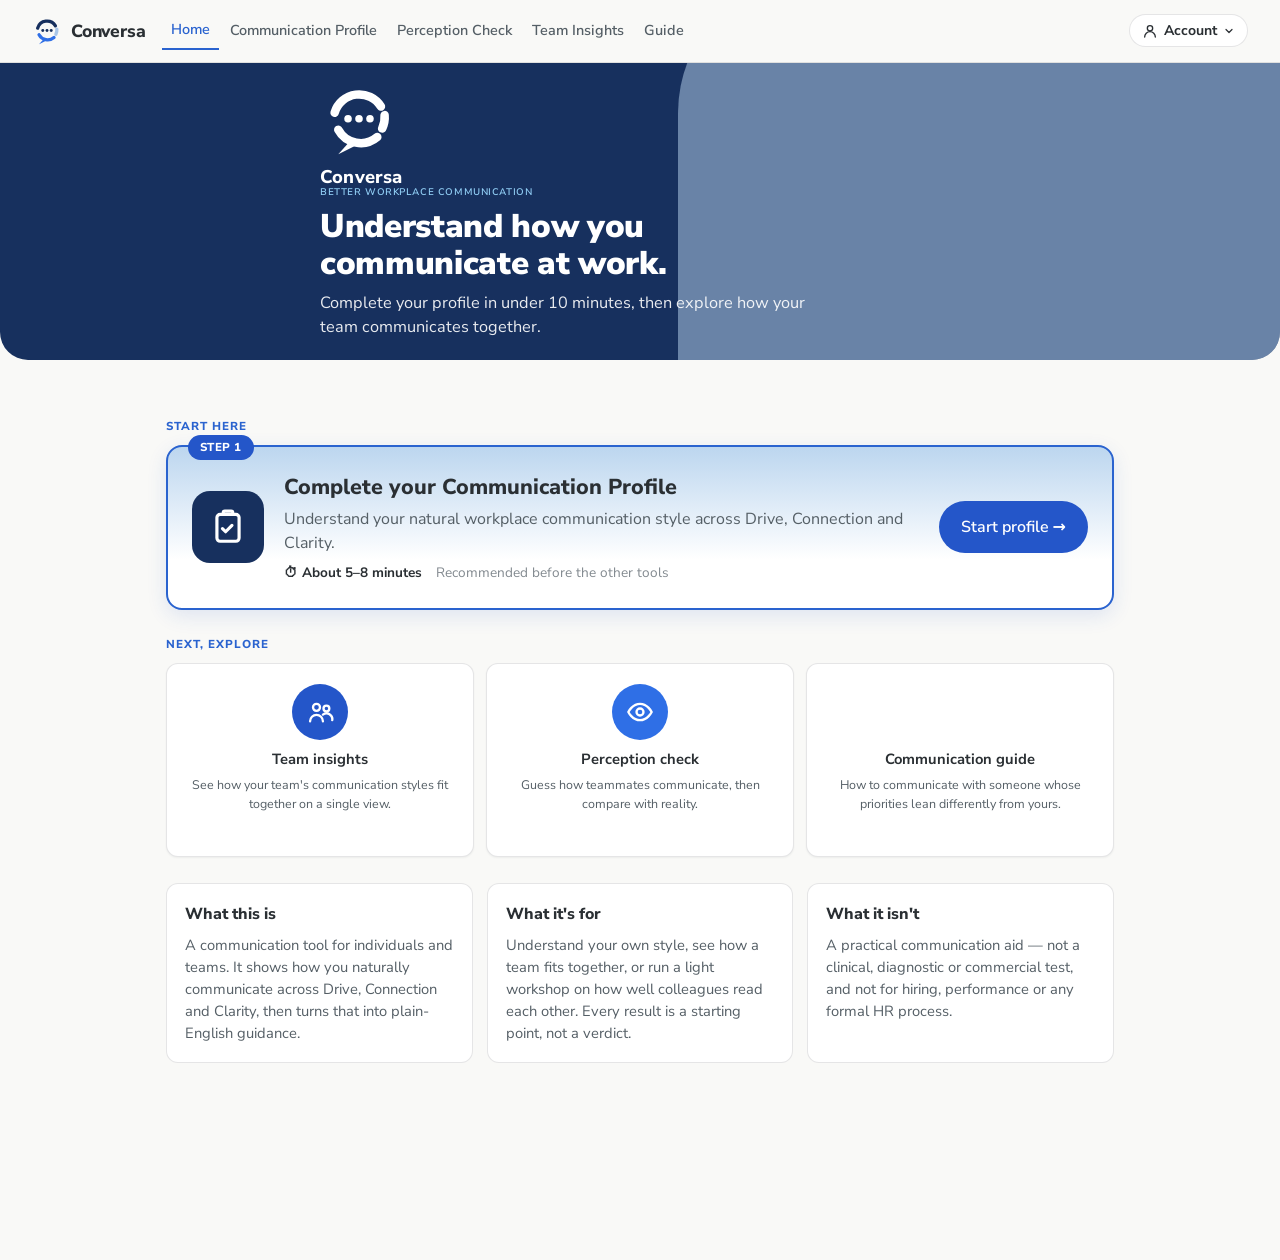
==== commit 1a0e1dcf: "Homepage redesign: guided journey (Step 1 feature card, Step 2 tools, dashboard) Rebuilds the home p" ====
--- a/index.html
+++ b/index.html
@@ -78,64 +78,130 @@
       document.getElementById("home-hero-title").textContent = c.title;
       document.getElementById("home-hero-lead").textContent = c.intro;
 
-      const [featuredCard, ...restCards] = c.cards;
+      function secondaryCard(card) {
+        return `
+          <a class="mvs-tool-tile mvs-tool-tile--${card.accent}" href="${card.href}">
+            <span class="mvs-tool-icon">${ICONS[card.icon] || ""}</span>
+            <h3>${card.title}</h3>
+            <p>${card.body}</p>
+            <span class="mvs-tool-status" data-card="${card.icon}"></span>
+          </a>`;
+      }
 
       const root = document.getElementById("home-app");
       root.innerHTML = `
-        <div class="mvs-screen">
-          <section class="mvs-section" style="border-top:none;padding-top:4px;">
-            <h2 class="mvs-section-title">${c.cardsHeading}</h2>
-
-            <a class="mvs-tool-tile mvs-tool-tile--featured mvs-tool-tile--${featuredCard.accent}" href="${featuredCard.href}">
-              <span class="mvs-tool-icon">${ICONS[featuredCard.icon] || ""}</span>
-              <span class="mvs-tool-featured-text">
-                <h3>${featuredCard.title}</h3>
-                <p>${featuredCard.body}</p>
+        <div class="mvs-home">
+          <div id="home-welcome" class="mvs-home-welcome" hidden></div>
+
+          <section class="mvs-home-step">
+            <p class="mvs-step-eyebrow">${c.step1Eyebrow}</p>
+            <a class="mvs-feature-card" href="${c.featureHref}" id="home-feature-card">
+              <span class="mvs-feature-pill">${c.featurePill}</span>
+              <span class="mvs-feature-icon">${ICONS.reflection}</span>
+              <span class="mvs-feature-text">
+                <h2>${c.featureTitle}</h2>
+                <p>${c.featureBody}</p>
+                <span class="mvs-feature-meta">
+                  <span class="mvs-feature-time">${c.featureTime}</span>
+                  <span class="mvs-feature-required">${c.featureRequired}</span>
+                </span>
+                <span class="mvs-feature-status" id="home-feature-status" hidden></span>
               </span>
-            </a>
-
-            <div class="mvs-tool-grid">
-              ${restCards
-                .map(
-                  (card) => `
-                <a class="mvs-tool-tile mvs-tool-tile--${card.accent}" href="${card.href}">
-                  <span class="mvs-tool-icon">${ICONS[card.icon] || ""}</span>
-                  <h3>${card.title}</h3>
-                  <p>${card.body}</p>
-                </a>
-              `
-                )
-                .join("")}
-            </div>
-
-            <a class="mvs-guide-banner" href="${c.guideCard.href}">
-              <span class="mvs-guide-banner-icon">${ICONS[c.guideCard.icon] || ""}</span>
-              <span class="mvs-guide-banner-text">
-                <span class="mvs-guide-banner-tag">${c.guideCard.tag}</span>
-                <h3>${c.guideCard.title}</h3>
-                <p>${c.guideCard.body}</p>
-              </span>
+              <span class="mvs-btn mvs-btn--primary mvs-feature-cta" id="home-feature-cta">${c.featureCta}</span>
             </a>
           </section>
 
-          <div class="mvs-about-row">
-            <section class="mvs-section mvs-about-block">
-              <h2 class="mvs-section-title">${c.whatHeading}</h2>
-              <p class="mvs-note">${c.whatBody}</p>
-            </section>
-
-            <section class="mvs-section mvs-about-block">
-              <h2 class="mvs-section-title">${c.useHeading}</h2>
-              <p class="mvs-note">${c.useBody}</p>
-            </section>
-
-            <section class="mvs-section mvs-about-block mvs-about-block--not">
-              <h2 class="mvs-section-title">${c.notHeading}</h2>
-              <p class="mvs-note">${c.notBody}</p>
-            </section>
-          </div>
+          <section class="mvs-home-step">
+            <p class="mvs-step-eyebrow">${c.step2Eyebrow}</p>
+            <div class="mvs-tool-grid mvs-tool-grid--three">
+              ${c.secondary.map(secondaryCard).join("")}
+            </div>
+          </section>
+
+          <section class="mvs-home-info">
+            <div class="mvs-about-row">
+              <div class="mvs-about-block">
+                <h3 class="mvs-about-title">${c.whatHeading}</h3>
+                <p>${c.whatBody}</p>
+              </div>
+              <div class="mvs-about-block">
+                <h3 class="mvs-about-title">${c.useHeading}</h3>
+                <p>${c.useBody}</p>
+              </div>
+              <div class="mvs-about-block">
+                <h3 class="mvs-about-title">${c.notHeading}</h3>
+                <p>${c.notBody}</p>
+              </div>
+            </div>
+          </section>
         </div>
       `;
+
+      // ---- Signed-in enhancement: greeting, profile status, style summary ----
+      function styleLabel(sub) {
+        const names = CONTENT.results.dimensionNames;
+        const dims = [["drive", sub.drive], ["connection", sub.connection], ["clarity", sub.clarity]].sort(
+          (a, b) => b[1] - a[1]
+        );
+        if (sub.pattern === "BALANCED") return "Balanced";
+        if (sub.pattern === "DUAL") return names[dims[0][0]] + " & " + names[dims[1][0]];
+        return names[dims[0][0]] + "-led";
+      }
+
+      async function enhanceForUser() {
+        try {
+          const token = await Auth.getAccessToken();
+          const user = Auth.currentUser();
+          if (!token || !user) return;
+          const ctx = await Auth.loadContext();
+          const nameFull = (ctx && ctx.profile && (ctx.profile.first_name || ctx.profile.display_name)) || "";
+          const firstName = nameFull.split(" ")[0];
+          const subRes = await SupabaseClient.select(
+            "submissions",
+            `user_id=eq.${user.id}&record_type=eq.everyday&order=created_at.desc`,
+            token
+          );
+          const subs = subRes.ok ? subRes.data : [];
+          const has = subs.length > 0;
+          const style = has ? styleLabel(subs[0]) : "";
+
+          const w = document.getElementById("home-welcome");
+          w.innerHTML = `
+            <strong>${c.welcomeBack(firstName)}</strong>
+            <span>${has ? c.welcomeWithProfile(style) : c.welcomeNoProfile}</span>
+            ${has ? `<a class="mvs-home-continue" href="account.html">${c.continueCta}</a>` : ""}
+          `;
+          w.hidden = false;
+
+          const st = document.getElementById("home-feature-status");
+          const featureCard = document.getElementById("home-feature-card");
+          const cta = document.getElementById("home-feature-cta");
+          if (has) {
+            st.innerHTML = `<span class="mvs-status-badge mvs-status-badge--done">${c.statusCompleted}</span>`;
+            featureCard.classList.add("is-complete");
+            cta.textContent = c.featureRetakeCta;
+          } else {
+            st.innerHTML = `<span class="mvs-status-badge">${c.statusNotStarted}</span>`;
+          }
+          st.hidden = false;
+
+          // Secondary statuses.
+          const teamNote = (c.secondary.find((s) => s.icon === "team") || {}).availabilityNote || "";
+          document.querySelectorAll('.mvs-tool-status[data-card="team"]').forEach((el) => {
+            el.textContent = teamNote;
+          });
+          if (!has) {
+            const lock = (c.secondary.find((s) => s.icon === "blindspot") || {}).lockNote || "";
+            document.querySelectorAll('.mvs-tool-status[data-card="blindspot"]').forEach((el) => {
+              el.innerHTML = `<span class="mvs-status-badge mvs-status-badge--lock">${lock}</span>`;
+            });
+          }
+        } catch (e) {
+          /* leave the brochure view as-is */
+        }
+      }
+
+      if (typeof Auth !== "undefined" && Auth.isSignedIn()) enhanceForUser();
     })();
   </script>
 </body>
--- a/css/styles.css
+++ b/css/styles.css
@@ -217,7 +217,7 @@
   overflow: hidden;
   background: var(--accent-deep);
   border-radius: 0 0 28px 28px;
-  padding: 24px 16px 32px;
+  padding: 18px 16px 20px; /* shorter hero — less empty blue */
 }
 
 .mvs-hero-shape {
@@ -239,17 +239,17 @@
 }
 
 .mvs-hero-logo {
-  width: 66px;
+  width: 78px;
   height: auto;
   display: block;
-  margin-bottom: 10px;
+  margin-bottom: 8px;
 }
 
 .mvs-hero-word {
   display: flex;
   flex-direction: column;
   line-height: 1.1;
-  margin-bottom: 18px;
+  margin-bottom: 12px;
 }
 
 .mvs-hero-word strong {
@@ -281,16 +281,19 @@
 
 .mvs-hero-title {
   color: #ffffff;
-  font-size: 1.7rem;
-  font-weight: 800;
-  margin: 0 0 10px 0;
+  font-size: 2.05rem;
+  font-weight: 900;
+  line-height: 1.12;
+  letter-spacing: -0.01em;
+  margin: 0 0 8px 0;
+  max-width: 22ch;
 }
 
 .mvs-hero-lead {
   color: rgba(255, 255, 255, 0.9);
-  font-size: 1rem;
+  font-size: 1.02rem;
   margin: 0;
-  max-width: 46ch;
+  max-width: 52ch;
 }
 
 /* Admin entry point — a small, deliberately low-key pill in the top
@@ -2268,3 +2271,131 @@
 }
 .mvs-tool-grid { grid-template-columns: repeat(auto-fit, minmax(220px, 1fr)); }
 .mvs-about-row .mvs-section { border-top: none; padding-top: 0; }
+
+/* ===================================================================
+   Homepage — guided journey layout
+   =================================================================== */
+.mvs-home { padding-top: 18px; display: flex; flex-direction: column; gap: 26px; }
+
+/* Signed-in welcome strip */
+.mvs-home-welcome {
+  display: flex;
+  flex-wrap: wrap;
+  align-items: baseline;
+  gap: 4px 12px;
+  background: var(--surface-card);
+  border: 1px solid var(--border-hairline);
+  border-radius: var(--radius-md);
+  padding: 12px 16px;
+}
+.mvs-home-welcome strong { font-size: 1.05rem; }
+.mvs-home-welcome span { color: var(--text-secondary); }
+.mvs-home-continue { margin-left: auto; font-weight: 700; color: var(--accent-soft); text-decoration: none; }
+.mvs-home-continue:hover { text-decoration: underline; }
+
+/* Step sections */
+.mvs-home-step { display: flex; flex-direction: column; gap: 10px; }
+.mvs-step-eyebrow {
+  text-transform: uppercase;
+  letter-spacing: 0.09em;
+  font-size: 0.72rem;
+  font-weight: 800;
+  color: var(--accent-soft);
+  margin: 0;
+}
+
+/* Step 1 — emphasised feature card */
+.mvs-feature-card {
+  position: relative;
+  display: flex;
+  align-items: center;
+  gap: 20px;
+  text-decoration: none;
+  color: var(--text-primary);
+  background: linear-gradient(180deg, var(--accent-light), var(--surface-card) 70%);
+  border: 2px solid var(--accent-soft);
+  border-radius: 16px;
+  padding: 24px 24px;
+  box-shadow: 0 6px 20px rgba(36, 86, 201, 0.12);
+  transition: transform 0.15s ease, box-shadow 0.15s ease;
+}
+.mvs-feature-card:hover { transform: translateY(-2px); box-shadow: 0 12px 28px rgba(36, 86, 201, 0.18); }
+.mvs-feature-pill {
+  position: absolute;
+  top: -12px;
+  left: 20px;
+  background: var(--accent);
+  color: #fff;
+  font-size: 0.72rem;
+  font-weight: 800;
+  letter-spacing: 0.04em;
+  text-transform: uppercase;
+  padding: 4px 12px;
+  border-radius: 999px;
+}
+.mvs-feature-icon {
+  flex: none;
+  width: 72px;
+  height: 72px;
+  border-radius: 18px;
+  background: var(--accent-deep);
+  display: flex;
+  align-items: center;
+  justify-content: center;
+}
+.mvs-feature-icon svg { width: 38px; height: 38px; }
+.mvs-feature-text { flex: 1; min-width: 0; }
+.mvs-feature-text h2 { margin: 0 0 4px; font-size: 1.35rem; font-weight: 800; }
+.mvs-feature-text p { margin: 0 0 8px; color: var(--text-secondary); }
+.mvs-feature-meta { display: flex; flex-wrap: wrap; gap: 6px 14px; font-size: 0.85rem; }
+.mvs-feature-time { font-weight: 700; color: var(--text-primary); }
+.mvs-feature-time::before { content: "⏱ "; }
+.mvs-feature-required { color: var(--text-muted); }
+.mvs-feature-status { display: block; margin-top: 10px; }
+.mvs-feature-cta { flex: none; align-self: center; white-space: nowrap; }
+@media (max-width: 640px) {
+  .mvs-feature-card { flex-direction: column; align-items: flex-start; text-align: left; }
+  .mvs-feature-cta { align-self: stretch; text-align: center; }
+}
+
+/* Step 2 — three equal cards */
+.mvs-tool-grid--three { grid-template-columns: repeat(3, 1fr); }
+@media (max-width: 720px) { .mvs-tool-grid--three { grid-template-columns: 1fr; } }
+.mvs-tool-tile { position: relative; padding: 20px 16px; gap: 6px; }
+.mvs-tool-tile h3 { margin: 2px 0 0; }
+.mvs-tool-status { font-size: 0.78rem; color: var(--text-muted); margin-top: 4px; min-height: 1em; }
+
+/* Status badges */
+.mvs-status-badge {
+  display: inline-block;
+  font-size: 0.72rem;
+  font-weight: 700;
+  padding: 2px 9px;
+  border-radius: 999px;
+  background: var(--border-hairline);
+  color: var(--text-secondary);
+}
+.mvs-status-badge--done { background: rgba(15, 122, 108, 0.16); color: var(--series-clarity); }
+.mvs-status-badge--lock { background: rgba(138, 83, 0, 0.14); color: var(--series-drive); }
+
+/* Info panels — identical cards */
+.mvs-home-info .mvs-about-row {
+  display: grid;
+  grid-template-columns: 1fr 1fr 1fr;
+  gap: 14px;
+}
+@media (max-width: 720px) { .mvs-home-info .mvs-about-row { grid-template-columns: 1fr; } }
+.mvs-home-info .mvs-about-block {
+  background: var(--surface-card);
+  border: 1px solid var(--border-hairline);
+  border-radius: var(--radius-md);
+  padding: 18px;
+  margin: 0;
+}
+.mvs-about-title { margin: 0 0 8px; font-size: 1rem; font-weight: 800; }
+.mvs-home-info .mvs-about-block p { margin: 0; color: var(--text-secondary); font-size: 0.92rem; }
+
+/* Honour the hidden attribute on the welcome strip + feature status
+   (the display rules above otherwise win on specificity). */
+.mvs-home-welcome[hidden] { display: none; }
+.mvs-feature-status[hidden] { display: none; }
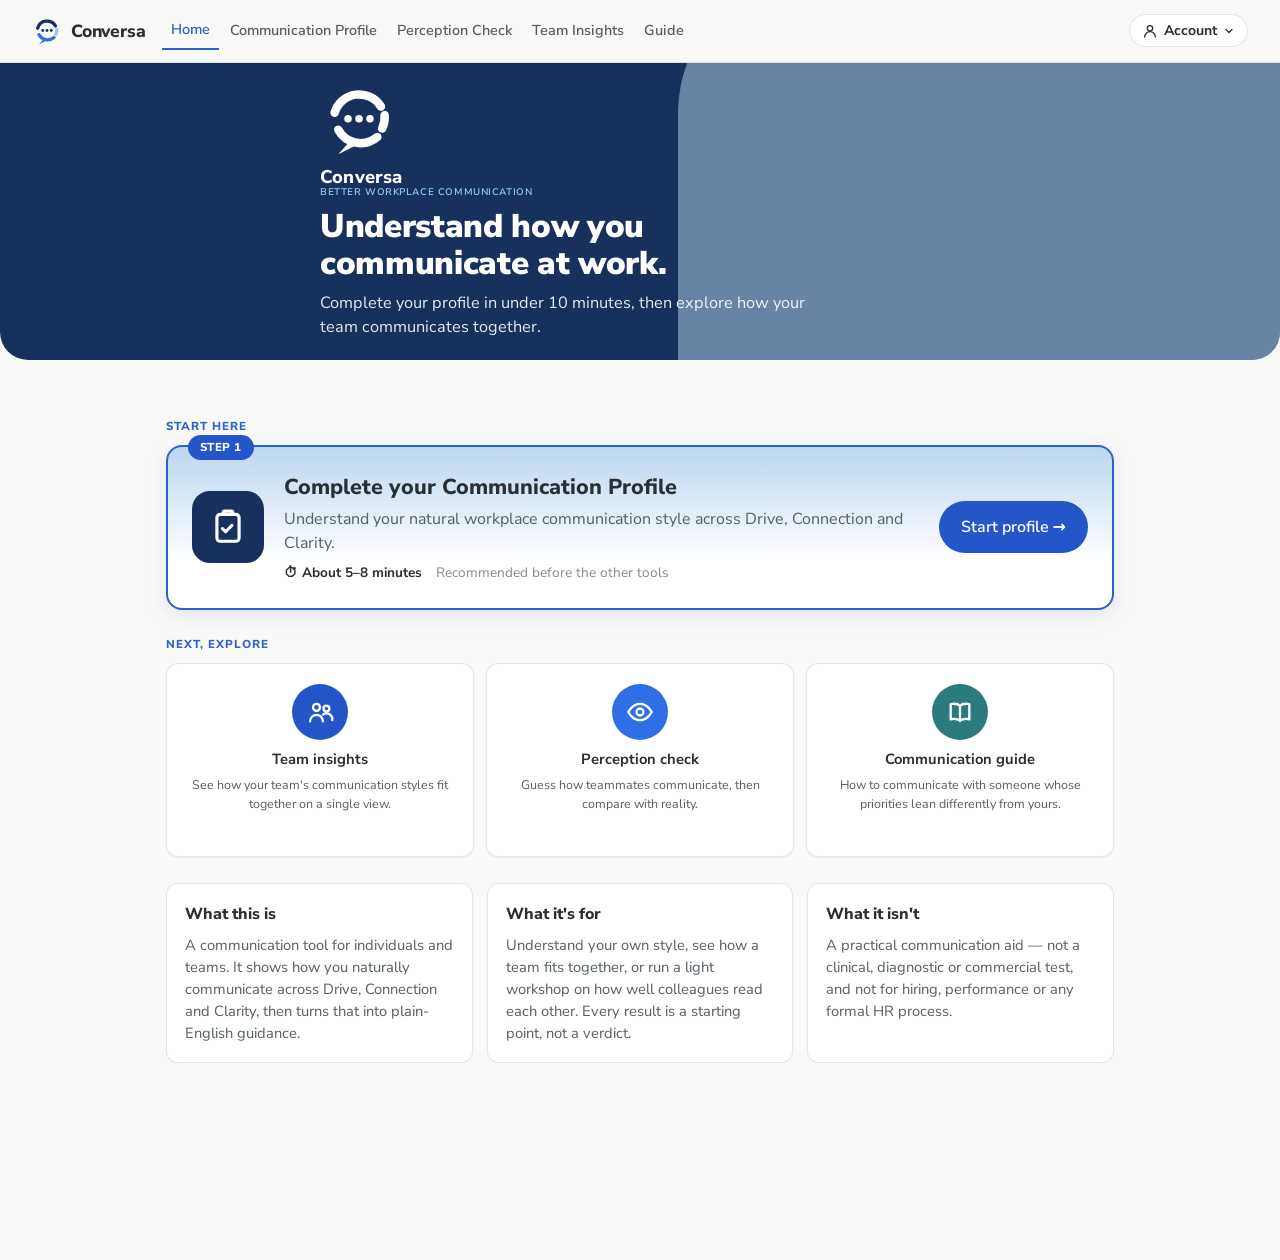
==== commit 30997afe: "Homepage: give the Communication guide card its icon (teal book circle) The guide was previously a b" ====
--- a/index.html
+++ b/index.html
@@ -54,11 +54,9 @@
             <path d="M8.5 13l2 2 4-4" />
           </svg>`,
         guide: `
-          <svg viewBox="0 0 24 24" fill="none" stroke="#ffffff" stroke-width="1.8" stroke-linecap="round" stroke-linejoin="round">
-            <rect x="2.5" y="4" width="13" height="9" rx="3.5" />
-            <path d="M6 13v3l3.2-3" />
-            <rect x="9.5" y="8.5" width="12" height="8.5" rx="3.5" />
-            <path d="M18 17v3l-3-3" />
+          <svg viewBox="0 0 24 24" fill="none" stroke="#ffffff" stroke-width="2" stroke-linecap="round" stroke-linejoin="round">
+            <path d="M12 6.5C10.4 5.1 7.6 4.6 4 5.2v13c3.6-.6 6.4-.1 8 1.3 1.6-1.4 4.4-1.9 8-1.3v-13c-3.6-.6-6.4-.1-8 1.3Z" />
+            <path d="M12 6.5v13" />
           </svg>`,
         team: `
           <svg viewBox="0 0 24 24" fill="none" stroke="#ffffff" stroke-width="2" stroke-linecap="round" stroke-linejoin="round">
--- a/css/styles.css
+++ b/css/styles.css
@@ -1521,6 +1521,9 @@
 }
 .mvs-tool-tile--blindspot .mvs-tool-icon {
   background: var(--tool-blindspot);
+}
+.mvs-tool-tile--guide .mvs-tool-icon {
+  background: var(--tool-guide);
 }
 
 .mvs-tool-tile h3 {
